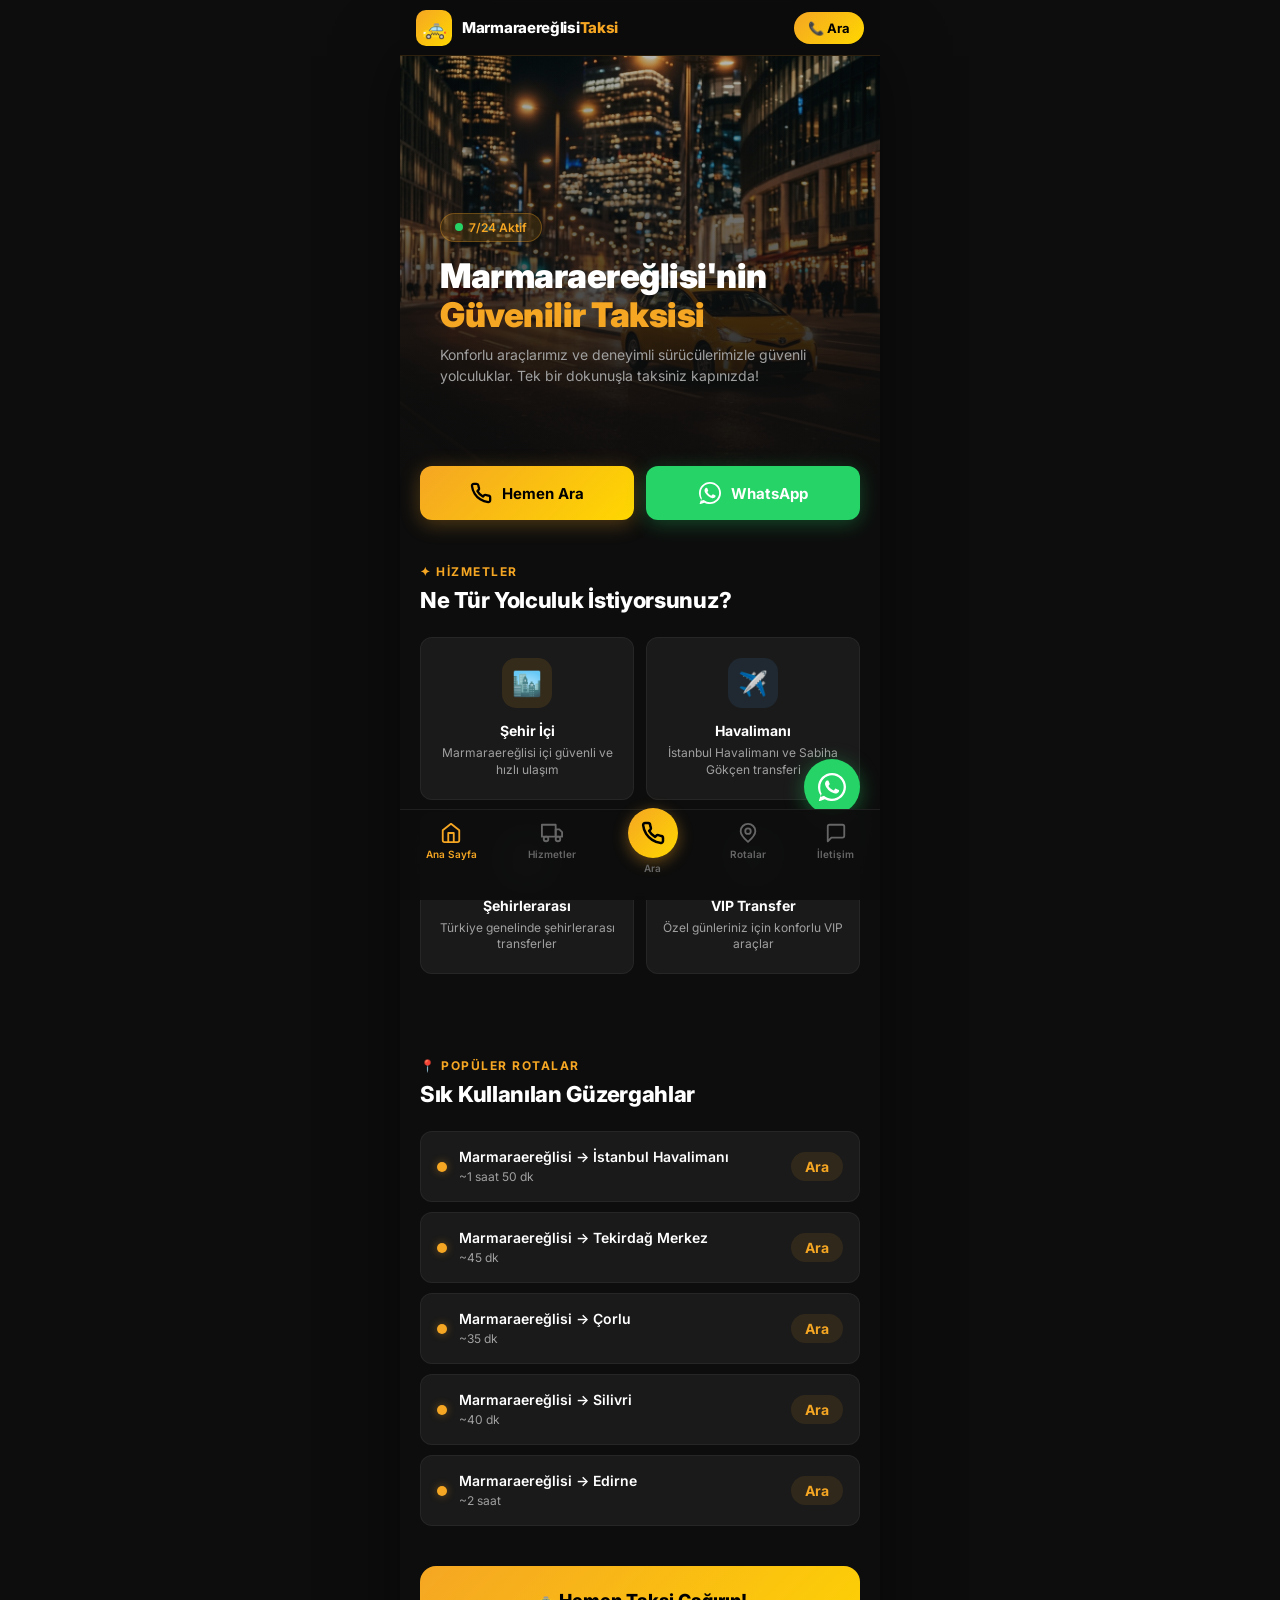
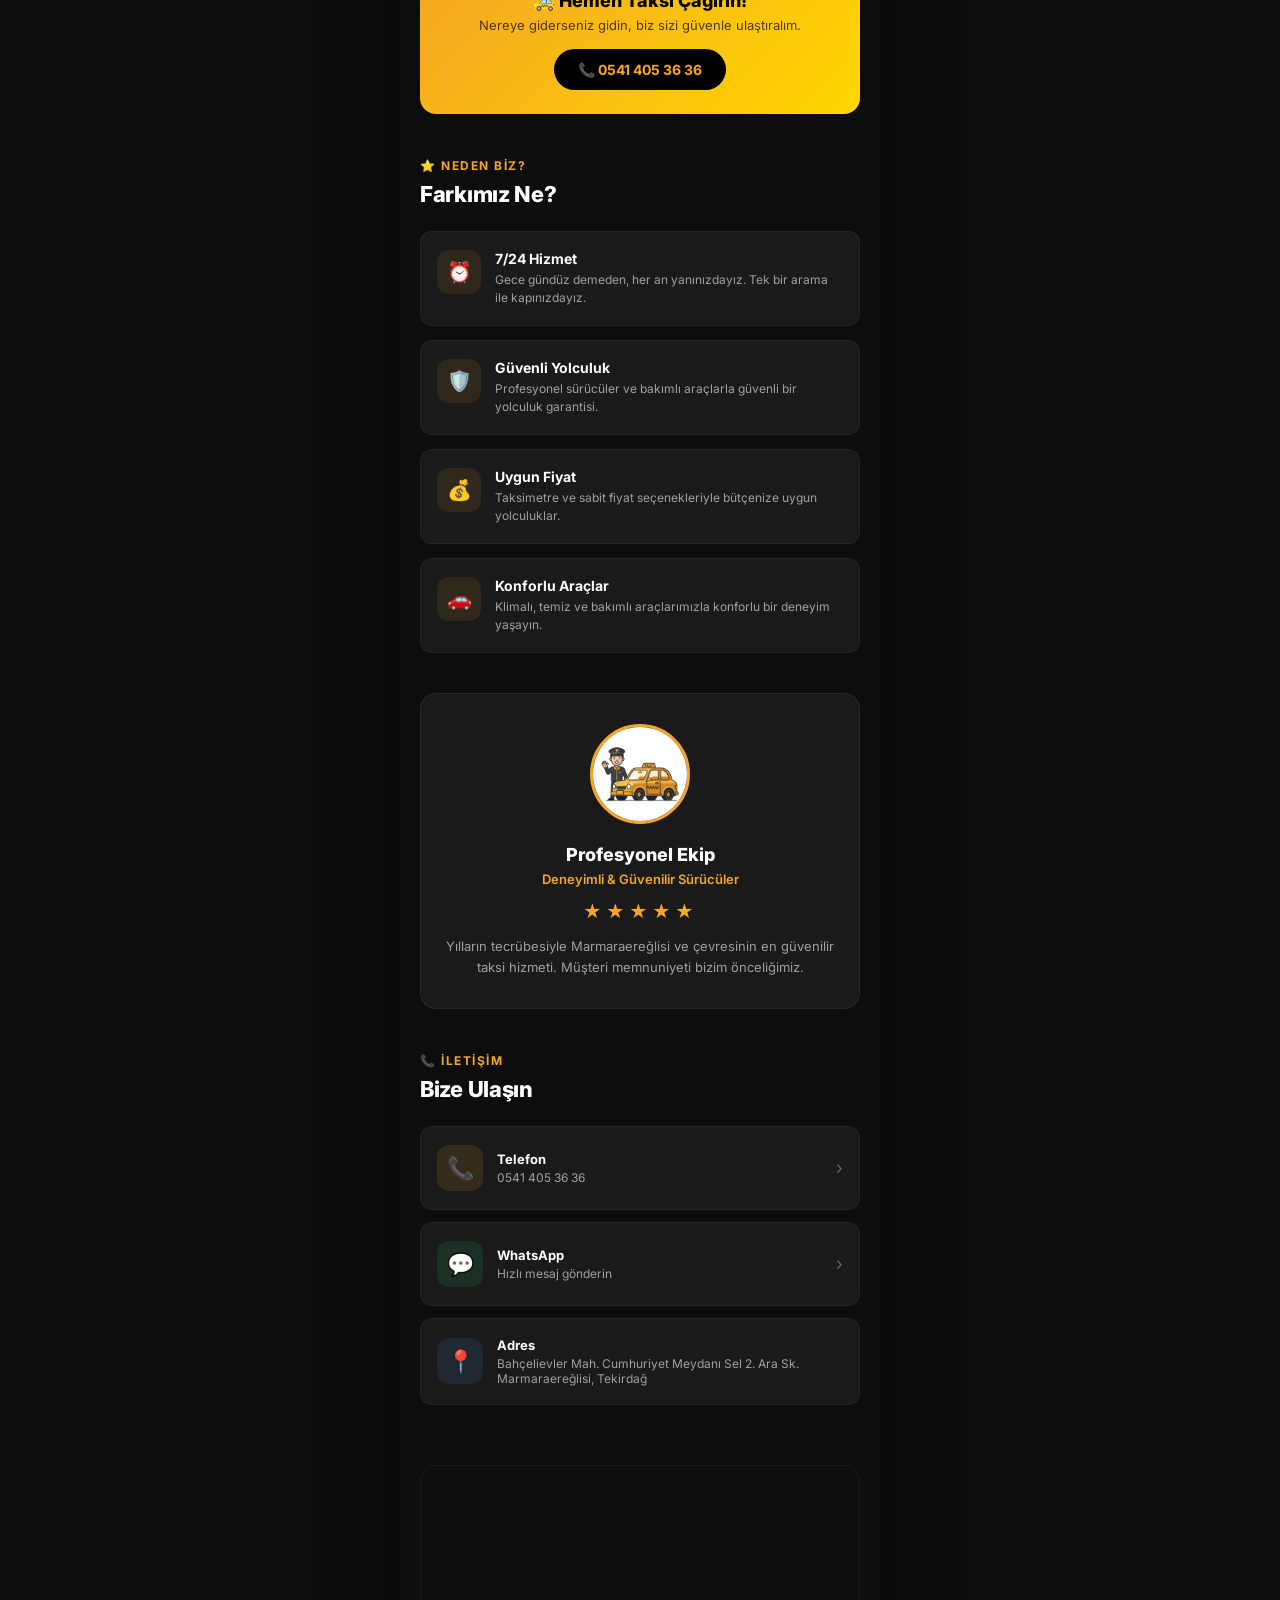
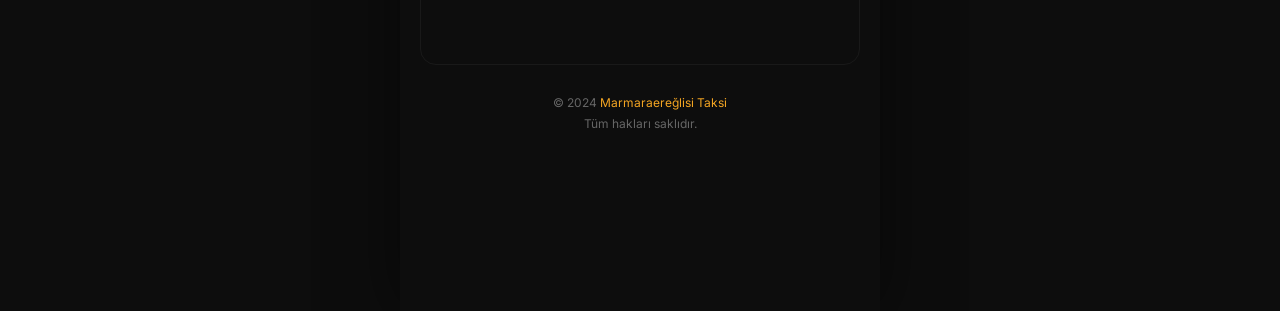
==== index.html @ e79c78aa "Initial commit of taxi site" ====
<!DOCTYPE html>
<html lang="tr">
<head>
  <meta charset="UTF-8">
  <meta name="viewport" content="width=device-width, initial-scale=1.0, viewport-fit=cover">
  <title>Marmaraereğlisi Taksi | 7/24 Taksi Hizmeti ☎ 0541 405 36 36</title>
  <meta name="description" content="Marmaraereğlisi taksi hizmeti. Havalimanı transferi, şehirlerarası yolculuk, VIP transfer. 7/24 hızlı, güvenli ve konforlu taksi. Hemen ara: 0541 405 36 36">
  <meta name="keywords" content="marmaraereğlisi taksi, tekirdağ taksi, havalimanı transfer, marmaraereğlisi, taksi, 7/24 taksi">
  <meta name="robots" content="index, follow">
  <meta name="theme-color" content="#0D0D0D">
  <meta name="apple-mobile-web-app-capable" content="yes">
  <meta name="apple-mobile-web-app-status-bar-style" content="black-translucent">
  <meta property="og:title" content="Marmaraereğlisi Taksi | 7/24 Taksi Hizmeti">
  <meta property="og:description" content="Marmaraereğlisi ve çevresinde 7/24 güvenilir taksi hizmeti. ☎ 0541 405 36 36">
  <meta property="og:type" content="website">
  <meta property="og:url" content="https://marmaraereglisitaksi.github.io">
  <meta property="og:image" content="images/hero-bg.png">
  <link rel="canonical" href="https://marmaraereglisitaksi.github.io">
  <link rel="stylesheet" href="style.css">
  <link rel="icon" href="data:image/svg+xml,<svg xmlns='http://www.w3.org/2000/svg' viewBox='0 0 100 100'><text y='.9em' font-size='90'>🚕</text></svg>">
</head>
<body>

  <!-- APP HEADER -->
  <header class="app-header" id="header">
    <div class="logo">
      <div class="logo-icon">🚕</div>
      <div class="logo-text">Marmaraereğlisi<span>Taksi</span></div>
    </div>
    <a href="tel:05414053636" class="header-call">📞 Ara</a>
  </header>

  <!-- HERO -->
  <section class="hero" id="anasayfa">
    <div class="hero-bg"></div>
    <div class="hero-overlay"></div>
    <div class="hero-content">
      <div class="hero-badge"><div class="pulse"></div> 7/24 Aktif</div>
      <h1>Marmaraereğlisi'nin <span>Güvenilir Taksisi</span></h1>
      <p>Konforlu araçlarımız ve deneyimli sürücülerimizle güvenli yolculuklar. Tek bir dokunuşla taksiniz kapınızda!</p>
    </div>
  </section>

  <!-- QUICK ACTIONS -->
  <div class="quick-actions">
    <a href="tel:05414053636" class="action-btn call" id="btn-call">
      <svg viewBox="0 0 24 24" fill="none" stroke="currentColor" stroke-width="2.5" stroke-linecap="round" stroke-linejoin="round"><path d="M22 16.92v3a2 2 0 01-2.18 2 19.79 19.79 0 01-8.63-3.07 19.5 19.5 0 01-6-6A19.79 19.79 0 012.12 4.18 2 2 0 014.11 2h3a2 2 0 012 1.72c.127.96.362 1.903.7 2.81a2 2 0 01-.45 2.11L8.09 9.91a16 16 0 006 6l1.27-1.27a2 2 0 012.11-.45c.907.338 1.85.573 2.81.7A2 2 0 0122 16.92z"></path></svg>
      Hemen Ara
    </a>
    <a href="https://wa.me/905414053636?text=Merhaba%2C%20taksi%20%C3%A7a%C4%9F%C4%B1rmak%20istiyorum" class="action-btn whatsapp" id="btn-whatsapp" target="_blank" rel="noopener">
      <svg viewBox="0 0 24 24" fill="currentColor"><path d="M17.472 14.382c-.297-.149-1.758-.867-2.03-.967-.273-.099-.471-.148-.67.15-.197.297-.767.966-.94 1.164-.173.199-.347.223-.644.075-.297-.15-1.255-.463-2.39-1.475-.883-.788-1.48-1.761-1.653-2.059-.173-.297-.018-.458.13-.606.134-.133.298-.347.446-.52.149-.174.198-.298.298-.497.099-.198.05-.371-.025-.52-.075-.149-.669-1.612-.916-2.207-.242-.579-.487-.5-.669-.51-.173-.008-.371-.01-.57-.01-.198 0-.52.074-.792.372-.272.297-1.04 1.016-1.04 2.479 0 1.462 1.065 2.875 1.213 3.074.149.198 2.096 3.2 5.077 4.487.709.306 1.262.489 1.694.625.712.227 1.36.195 1.871.118.571-.085 1.758-.719 2.006-1.413.248-.694.248-1.289.173-1.413-.074-.124-.272-.198-.57-.347z"/><path d="M12 0C5.373 0 0 5.373 0 12c0 2.625.846 5.059 2.284 7.034L.789 23.492a.5.5 0 00.61.609l4.458-1.495A11.952 11.952 0 0012 24c6.627 0 12-5.373 12-12S18.627 0 12 0zm0 22c-2.387 0-4.593-.8-6.362-2.148l-.444-.332-3.041 1.02 1.02-3.041-.332-.444A9.935 9.935 0 012 12C2 6.477 6.477 2 12 2s10 4.477 10 10-4.477 10-10 10z"/></svg>
      WhatsApp
    </a>
  </div>

  <!-- SERVICES -->
  <section id="hizmetler">
    <div class="section-header animate-in">
      <div class="section-label">✦ HİZMETLER</div>
      <h2 class="section-title">Ne Tür Yolculuk İstiyorsunuz?</h2>
    </div>
    <div class="services-grid">
      <div class="service-card animate-in">
        <div class="service-icon gold-bg">🏙️</div>
        <h3>Şehir İçi</h3>
        <p>Marmaraereğlisi içi güvenli ve hızlı ulaşım</p>
      </div>
      <div class="service-card animate-in">
        <div class="service-icon blue-bg">✈️</div>
        <h3>Havalimanı</h3>
        <p>İstanbul Havalimanı ve Sabiha Gökçen transferi</p>
      </div>
      <div class="service-card animate-in">
        <div class="service-icon green-bg">🛣️</div>
        <h3>Şehirlerarası</h3>
        <p>Türkiye genelinde şehirlerarası transferler</p>
      </div>
      <div class="service-card animate-in">
        <div class="service-icon purple-bg">💎</div>
        <h3>VIP Transfer</h3>
        <p>Özel günleriniz için konforlu VIP araçlar</p>
      </div>
    </div>
  </section>

  <!-- POPULAR ROUTES -->
  <section id="rotalar">
    <div class="section-header animate-in">
      <div class="section-label">📍 POPÜLER ROTALAR</div>
      <h2 class="section-title">Sık Kullanılan Güzergahlar</h2>
    </div>
    <div class="route-list">
      <div class="route-card animate-in">
        <div class="route-info"><div class="route-dot"></div><div><h4>Marmaraereğlisi → İstanbul Havalimanı</h4><span>~1 saat 50 dk</span></div></div>
        <div class="route-price">Ara</div>
      </div>
      <div class="route-card animate-in">
        <div class="route-info"><div class="route-dot"></div><div><h4>Marmaraereğlisi → Tekirdağ Merkez</h4><span>~45 dk</span></div></div>
        <div class="route-price">Ara</div>
      </div>
      <div class="route-card animate-in">
        <div class="route-info"><div class="route-dot"></div><div><h4>Marmaraereğlisi → Çorlu</h4><span>~35 dk</span></div></div>
        <div class="route-price">Ara</div>
      </div>
      <div class="route-card animate-in">
        <div class="route-info"><div class="route-dot"></div><div><h4>Marmaraereğlisi → Silivri</h4><span>~40 dk</span></div></div>
        <div class="route-price">Ara</div>
      </div>
      <div class="route-card animate-in">
        <div class="route-info"><div class="route-dot"></div><div><h4>Marmaraereğlisi → Edirne</h4><span>~2 saat</span></div></div>
        <div class="route-price">Ara</div>
      </div>
    </div>
  </section>

  <!-- CTA BANNER -->
  <div class="cta-banner animate-in">
    <h3>🚕 Hemen Taksi Çağırın!</h3>
    <p>Nereye giderseniz gidin, biz sizi güvenle ulaştıralım.</p>
    <a href="tel:05414053636">📞 0541 405 36 36</a>
  </div>

  <!-- WHY US -->
  <section id="hakkimizda">
    <div class="section-header animate-in">
      <div class="section-label">⭐ NEDEN BİZ?</div>
      <h2 class="section-title">Farkımız Ne?</h2>
    </div>
    <div class="features-list">
      <div class="feature-item animate-in">
        <div class="feature-icon">⏰</div>
        <div><h4>7/24 Hizmet</h4><p>Gece gündüz demeden, her an yanınızdayız. Tek bir arama ile kapınızdayız.</p></div>
      </div>
      <div class="feature-item animate-in">
        <div class="feature-icon">🛡️</div>
        <div><h4>Güvenli Yolculuk</h4><p>Profesyonel sürücüler ve bakımlı araçlarla güvenli bir yolculuk garantisi.</p></div>
      </div>
      <div class="feature-item animate-in">
        <div class="feature-icon">💰</div>
        <div><h4>Uygun Fiyat</h4><p>Taksimetre ve sabit fiyat seçenekleriyle bütçenize uygun yolculuklar.</p></div>
      </div>
      <div class="feature-item animate-in">
        <div class="feature-icon">🚗</div>
        <div><h4>Konforlu Araçlar</h4><p>Klimalı, temiz ve bakımlı araçlarımızla konforlu bir deneyim yaşayın.</p></div>
      </div>
    </div>
  </section>

  <!-- DRIVER -->
  <div class="driver-section animate-in">
    <img src="images/driver.png" alt="Marmaraereğlisi Taksi Sürücüsü" class="driver-img" loading="lazy">
    <h3>Profesyonel Ekip</h3>
    <div class="subtitle">Deneyimli & Güvenilir Sürücüler</div>
    <div class="stars">★★★★★</div>
    <p>Yılların tecrübesiyle Marmaraereğlisi ve çevresinin en güvenilir taksi hizmeti. Müşteri memnuniyeti bizim önceliğimiz.</p>
  </div>

  <!-- CONTACT -->
  <section id="iletisim">
    <div class="section-header animate-in">
      <div class="section-label">📞 İLETİŞİM</div>
      <h2 class="section-title">Bize Ulaşın</h2>
    </div>
    <div class="contact-cards">
      <a href="tel:05414053636" class="contact-card animate-in" id="contact-phone">
        <div class="contact-icon gold">📞</div>
        <div><h4>Telefon</h4><p>0541 405 36 36</p></div>
        <div class="arrow">›</div>
      </a>
      <a href="https://wa.me/905414053636?text=Merhaba%2C%20taksi%20%C3%A7a%C4%9F%C4%B1rmak%20istiyorum" class="contact-card animate-in" target="_blank" rel="noopener" id="contact-whatsapp">
        <div class="contact-icon green">💬</div>
        <div><h4>WhatsApp</h4><p>Hızlı mesaj gönderin</p></div>
        <div class="arrow">›</div>
      </a>
      <div class="contact-card animate-in" id="contact-address">
        <div class="contact-icon blue">📍</div>
        <div><h4>Adres</h4><p>Bahçelievler Mah. Cumhuriyet Meydanı Sel 2. Ara Sk. Marmaraereğlisi, Tekirdağ</p></div>
      </div>
    </div>
  </section>

  <!-- MAP -->
  <div class="map-wrapper animate-in">
    <iframe src="https://www.google.com/maps/embed?pb=!1m18!1m12!1m3!1d3012.349599708139!2d27.880243699999998!3d40.973825!2m3!1f0!2f0!3f0!3m2!1i1024!2i768!4f13.1!3m3!1m2!1s0x14b4fdcea726622d%3A0xb509f7a285c950c3!2sMarmaraEre%C4%9Flisi%20Taksi%20N%C3%B6bet%C3%A7i%20Acil%20Taksi%20Ara!5e0!3m2!1str!2str!4v1774994934417!5m2!1str!2str" style="border:0;" allowfullscreen="" loading="lazy" referrerpolicy="no-referrer-when-downgrade" title="Marmaraereğlisi Taksi Nöbetçi Harita"></iframe>
  </div>

  <!-- FOOTER -->
  <footer>
    <p>© 2024 <a href="https://marmaraereglisitaksi.github.io">Marmaraereğlisi Taksi</a></p>
    <p style="margin-top:6px;">Tüm hakları saklıdır.</p>
  </footer>

  <!-- FLOATING WHATSAPP -->
  <a href="https://wa.me/905414053636?text=Merhaba%2C%20taksi%20%C3%A7a%C4%9F%C4%B1rmak%20istiyorum" class="float-whatsapp" target="_blank" rel="noopener" aria-label="WhatsApp ile iletişime geç" id="float-wp">
    <svg viewBox="0 0 24 24"><path d="M17.472 14.382c-.297-.149-1.758-.867-2.03-.967-.273-.099-.471-.148-.67.15-.197.297-.767.966-.94 1.164-.173.199-.347.223-.644.075-.297-.15-1.255-.463-2.39-1.475-.883-.788-1.48-1.761-1.653-2.059-.173-.297-.018-.458.13-.606.134-.133.298-.347.446-.52.149-.174.198-.298.298-.497.099-.198.05-.371-.025-.52-.075-.149-.669-1.612-.916-2.207-.242-.579-.487-.5-.669-.51-.173-.008-.371-.01-.57-.01-.198 0-.52.074-.792.372-.272.297-1.04 1.016-1.04 2.479 0 1.462 1.065 2.875 1.213 3.074.149.198 2.096 3.2 5.077 4.487.709.306 1.262.489 1.694.625.712.227 1.36.195 1.871.118.571-.085 1.758-.719 2.006-1.413.248-.694.248-1.289.173-1.413-.074-.124-.272-.198-.57-.347z"/><path d="M12 0C5.373 0 0 5.373 0 12c0 2.625.846 5.059 2.284 7.034L.789 23.492a.5.5 0 00.61.609l4.458-1.495A11.952 11.952 0 0012 24c6.627 0 12-5.373 12-12S18.627 0 12 0zm0 22c-2.387 0-4.593-.8-6.362-2.148l-.444-.332-3.041 1.02 1.02-3.041-.332-.444A9.935 9.935 0 012 12C2 6.477 6.477 2 12 2s10 4.477 10 10-4.477 10-10 10z"/></svg>
  </a>

  <!-- BOTTOM NAV -->
  <nav class="bottom-nav" id="bottom-nav">
    <a href="#anasayfa" class="nav-item active" data-section="anasayfa">
      <svg viewBox="0 0 24 24" fill="none" stroke="currentColor" stroke-width="2" stroke-linecap="round" stroke-linejoin="round"><path d="M3 9l9-7 9 7v11a2 2 0 01-2 2H5a2 2 0 01-2-2z"/><polyline points="9 22 9 12 15 12 15 22"/></svg>
      Ana Sayfa
    </a>
    <a href="#hizmetler" class="nav-item" data-section="hizmetler">
      <svg viewBox="0 0 24 24" fill="none" stroke="currentColor" stroke-width="2" stroke-linecap="round" stroke-linejoin="round"><rect x="1" y="3" width="15" height="13"/><polygon points="16 8 20 8 23 11 23 16 16 16 16 8"/><circle cx="5.5" cy="18.5" r="2.5"/><circle cx="18.5" cy="18.5" r="2.5"/></svg>
      Hizmetler
    </a>
    <a href="tel:05414053636" class="nav-item" id="nav-call-btn" style="position:relative;top:-14px;">
      <div style="background:linear-gradient(135deg,#F5A623,#FFD700);width:50px;height:50px;border-radius:50%;display:flex;align-items:center;justify-content:center;box-shadow:0 4px 15px rgba(245,166,35,0.4);">
        <svg viewBox="0 0 24 24" fill="none" stroke="#000" stroke-width="2.5" stroke-linecap="round" stroke-linejoin="round" style="width:24px;height:24px"><path d="M22 16.92v3a2 2 0 01-2.18 2 19.79 19.79 0 01-8.63-3.07 19.5 19.5 0 01-6-6A19.79 19.79 0 012.12 4.18 2 2 0 014.11 2h3a2 2 0 012 1.72c.127.96.362 1.903.7 2.81a2 2 0 01-.45 2.11L8.09 9.91a16 16 0 006 6l1.27-1.27a2 2 0 012.11-.45c.907.338 1.85.573 2.81.7A2 2 0 0122 16.92z"/></svg>
      </div>
      Ara
    </a>
    <a href="#rotalar" class="nav-item" data-section="rotalar">
      <svg viewBox="0 0 24 24" fill="none" stroke="currentColor" stroke-width="2" stroke-linecap="round" stroke-linejoin="round"><circle cx="12" cy="10" r="3"/><path d="M12 21.7C17.3 17 20 13 20 10a8 8 0 10-16 0c0 3 2.7 7 8 11.7z"/></svg>
      Rotalar
    </a>
    <a href="#iletisim" class="nav-item" data-section="iletisim">
      <svg viewBox="0 0 24 24" fill="none" stroke="currentColor" stroke-width="2" stroke-linecap="round" stroke-linejoin="round"><path d="M21 15a2 2 0 01-2 2H7l-4 4V5a2 2 0 012-2h14a2 2 0 012 2z"/></svg>
      İletişim
    </a>
  </nav>

  <!-- STRUCTURED DATA -->
  <script type="application/ld+json">
  {
    "@context": "https://schema.org",
    "@type": "TaxiService",
    "name": "Marmaraereğlisi Taksi",
    "url": "https://marmaraereglisitaksi.github.io",
    "telephone": "+905414053636",
    "address": {
      "@type": "PostalAddress",
      "streetAddress": "Bahçelievler Mah. Cumhuriyet Meydanı Sel 2. Ara Sk.",
      "addressLocality": "Marmaraereğlisi",
      "addressRegion": "Tekirdağ",
      "addressCountry": "TR"
    },
    "areaServed": "Marmaraereğlisi, Tekirdağ",
    "openingHours": "Mo-Su 00:00-23:59",
    "priceRange": "₺₺"
  }
  </script>

  <script>
  // Scroll animation observer
  const observer = new IntersectionObserver((entries) => {
    entries.forEach(e => { if (e.isIntersecting) { e.target.classList.add('visible'); observer.unobserve(e.target); }});
  }, { threshold: 0.1 });
  document.querySelectorAll('.animate-in').forEach(el => observer.observe(el));

  // Bottom nav active state
  const sections = document.querySelectorAll('section[id]');
  const navItems = document.querySelectorAll('.nav-item[data-section]');
  window.addEventListener('scroll', () => {
    let current = '';
    sections.forEach(s => { if (window.scrollY >= s.offsetTop - 100) current = s.getAttribute('id'); });
    navItems.forEach(n => { n.classList.toggle('active', n.dataset.section === current); });
  });

  // Route cards click to call
  document.querySelectorAll('.route-card').forEach(card => {
    card.style.cursor = 'pointer';
    card.addEventListener('click', () => window.location.href = 'tel:05414053636');
  });
  </script>
</body>
</html>
---- style.css ----
@import url('https://fonts.googleapis.com/css2?family=Inter:wght@400;500;600;700;800;900&display=swap');

:root {
  --gold: #F5A623;
  --gold-light: #FFD700;
  --gold-dark: #D4911E;
  --dark-bg: #0D0D0D;
  --dark-card: #1A1A1A;
  --dark-card-2: #222222;
  --dark-surface: #2A2A2A;
  --text-primary: #FFFFFF;
  --text-secondary: #A0A0A0;
  --text-muted: #666666;
  --green-whatsapp: #25D366;
  --blue-phone: #4A90D9;
  --gradient-gold: linear-gradient(135deg, #F5A623, #FFD700);
  --gradient-dark: linear-gradient(180deg, #0D0D0D 0%, #1A1A1A 100%);
  --shadow-gold: 0 4px 20px rgba(245, 166, 35, 0.3);
  --shadow-card: 0 4px 15px rgba(0,0,0,0.4);
  --radius: 16px;
  --radius-sm: 12px;
  --radius-xs: 8px;
  --safe-bottom: env(safe-area-inset-bottom, 0px);
}

* { margin: 0; padding: 0; box-sizing: border-box; }

html { scroll-behavior: smooth; scroll-padding-top: 60px; }

body {
  font-family: 'Inter', -apple-system, BlinkMacSystemFont, sans-serif;
  background: var(--dark-bg);
  color: var(--text-primary);
  overflow-x: hidden;
  -webkit-font-smoothing: antialiased;
  padding-bottom: 80px;
}

/* ===== TOP HEADER (App-like) ===== */
.app-header {
  position: fixed; top: 0; left: 0; right: 0; z-index: 1000;
  background: rgba(13,13,13,0.92);
  backdrop-filter: blur(20px);
  -webkit-backdrop-filter: blur(20px);
  padding: 12px 16px;
  display: flex; align-items: center; justify-content: space-between;
  border-bottom: 1px solid rgba(245,166,35,0.15);
  height: 56px;
}

.app-header .logo { display: flex; align-items: center; gap: 10px; }
.app-header .logo-icon {
  width: 36px; height: 36px; border-radius: 10px;
  background: var(--gradient-gold);
  display: flex; align-items: center; justify-content: center;
  font-size: 20px;
}
.app-header .logo-text { font-weight: 800; font-size: 15px; letter-spacing: -0.3px; }
.app-header .logo-text span { color: var(--gold); }
.header-call {
  background: var(--gradient-gold); color: #000; border: none;
  padding: 8px 14px; border-radius: 20px; font-weight: 700;
  font-size: 13px; cursor: pointer; display: flex; align-items: center; gap: 6px;
  text-decoration: none; transition: transform 0.2s;
}
.header-call:active { transform: scale(0.95); }

/* ===== HERO ===== */
.hero {
  margin-top: 56px; position: relative; height: 420px;
  overflow: hidden; display: flex; align-items: flex-end;
}
.hero-bg {
  position: absolute; inset: 0;
  background: url('images/hero-bg.png') center/cover no-repeat;
}
.hero-overlay {
  position: absolute; inset: 0;
  background: linear-gradient(180deg, rgba(13,13,13,0.3) 0%, rgba(13,13,13,0.95) 85%);
}
.hero-content {
  position: relative; z-index: 2; padding: 0 20px 30px;
  width: 100%; animation: slideUp 0.8s ease-out;
}
.hero-badge {
  display: inline-flex; align-items: center; gap: 6px;
  background: rgba(245,166,35,0.15); border: 1px solid rgba(245,166,35,0.3);
  padding: 6px 14px; border-radius: 20px; font-size: 12px;
  color: var(--gold); font-weight: 600; margin-bottom: 14px;
}
.hero-badge .pulse {
  width: 8px; height: 8px; border-radius: 50%;
  background: #25D366; animation: pulse 2s infinite;
}
.hero h1 { font-size: 28px; font-weight: 900; line-height: 1.15; letter-spacing: -0.5px; margin-bottom: 10px; }
.hero h1 span { color: var(--gold); }
.hero p { color: var(--text-secondary); font-size: 14px; line-height: 1.5; margin-bottom: 20px; }

/* ===== QUICK ACTIONS ===== */
.quick-actions { display: grid; grid-template-columns: 1fr 1fr; gap: 12px; padding: 0 20px; margin-top: -10px; position: relative; z-index: 3; }
.action-btn {
  display: flex; align-items: center; justify-content: center; gap: 10px;
  padding: 16px; border-radius: var(--radius-sm);
  font-weight: 700; font-size: 15px; text-decoration: none;
  transition: all 0.2s; border: none; cursor: pointer;
}
.action-btn:active { transform: scale(0.96); }
.action-btn.call { background: var(--gradient-gold); color: #000; box-shadow: var(--shadow-gold); }
.action-btn.whatsapp { background: var(--green-whatsapp); color: #FFF; box-shadow: 0 4px 20px rgba(37,211,102,0.3); }
.action-btn svg { width: 22px; height: 22px; }

/* ===== SECTIONS ===== */
section { padding: 40px 20px; }
.section-header { margin-bottom: 24px; }
.section-label {
  display: inline-flex; align-items: center; gap: 6px;
  color: var(--gold); font-size: 12px; font-weight: 700;
  text-transform: uppercase; letter-spacing: 1.5px; margin-bottom: 8px;
}
.section-title { font-size: 22px; font-weight: 800; letter-spacing: -0.3px; }

/* ===== SERVICES ===== */
.services-grid { display: grid; grid-template-columns: 1fr 1fr; gap: 12px; }
.service-card {
  background: var(--dark-card); border-radius: var(--radius-sm);
  padding: 20px 16px; border: 1px solid rgba(255,255,255,0.05);
  transition: all 0.3s; text-align: center;
}
.service-card:active { transform: scale(0.97); }
.service-icon {
  width: 50px; height: 50px; margin: 0 auto 14px;
  border-radius: 14px; display: flex; align-items: center; justify-content: center;
  font-size: 24px;
}
.service-icon.gold-bg { background: rgba(245,166,35,0.12); }
.service-icon.blue-bg { background: rgba(74,144,217,0.12); }
.service-icon.green-bg { background: rgba(37,211,102,0.12); }
.service-icon.purple-bg { background: rgba(155,89,255,0.12); }
.service-card h3 { font-size: 14px; font-weight: 700; margin-bottom: 6px; }
.service-card p { color: var(--text-secondary); font-size: 12px; line-height: 1.4; }

/* ===== ROUTES/PRICING ===== */
.route-list { display: flex; flex-direction: column; gap: 10px; }
.route-card {
  background: var(--dark-card); border-radius: var(--radius-sm);
  padding: 16px; display: flex; align-items: center; justify-content: space-between;
  border: 1px solid rgba(255,255,255,0.05); transition: all 0.3s;
}
.route-info { display: flex; align-items: center; gap: 12px; }
.route-dot {
  width: 10px; height: 10px; border-radius: 50%;
  background: var(--gold); box-shadow: 0 0 8px rgba(245,166,35,0.4);
  flex-shrink: 0;
}
.route-info h4 { font-size: 14px; font-weight: 600; }
.route-info span { color: var(--text-secondary); font-size: 12px; }
.route-price {
  background: rgba(245,166,35,0.1); color: var(--gold);
  padding: 6px 14px; border-radius: 20px; font-weight: 700; font-size: 14px;
  white-space: nowrap;
}

/* ===== WHY US ===== */
.features-list { display: flex; flex-direction: column; gap: 14px; }
.feature-item {
  display: flex; gap: 14px; background: var(--dark-card);
  border-radius: var(--radius-sm); padding: 18px 16px;
  border: 1px solid rgba(255,255,255,0.05);
}
.feature-icon {
  width: 44px; height: 44px; min-width: 44px; border-radius: 12px;
  background: rgba(245,166,35,0.1); display: flex;
  align-items: center; justify-content: center; font-size: 20px;
}
.feature-item h4 { font-size: 14px; font-weight: 700; margin-bottom: 4px; }
.feature-item p { color: var(--text-secondary); font-size: 12px; line-height: 1.5; }

/* ===== DRIVER SECTION ===== */
.driver-section {
  background: var(--dark-card); border-radius: var(--radius);
  margin: 0 20px; padding: 30px 20px; text-align: center;
  border: 1px solid rgba(245,166,35,0.1);
}
.driver-img {
  width: 100px; height: 100px; border-radius: 50%;
  object-fit: cover; border: 3px solid var(--gold); margin-bottom: 16px;
}
.driver-section h3 { font-size: 18px; font-weight: 800; margin-bottom: 6px; }
.driver-section .subtitle { color: var(--gold); font-size: 13px; font-weight: 600; margin-bottom: 14px; }
.driver-section p { color: var(--text-secondary); font-size: 13px; line-height: 1.6; }
.stars { color: var(--gold); font-size: 18px; margin-bottom: 14px; letter-spacing: 4px; }

/* ===== CONTACT ===== */
.contact-cards { display: flex; flex-direction: column; gap: 12px; }
.contact-card {
  background: var(--dark-card); border-radius: var(--radius-sm);
  padding: 18px 16px; display: flex; align-items: center; gap: 14px;
  text-decoration: none; color: inherit; border: 1px solid rgba(255,255,255,0.05);
  transition: all 0.2s;
}
.contact-card:active { transform: scale(0.97); }
.contact-icon {
  width: 46px; height: 46px; min-width: 46px; border-radius: 12px;
  display: flex; align-items: center; justify-content: center; font-size: 22px;
}
.contact-icon.gold { background: rgba(245,166,35,0.12); }
.contact-icon.green { background: rgba(37,211,102,0.12); }
.contact-icon.blue { background: rgba(74,144,217,0.12); }
.contact-card h4 { font-size: 13px; font-weight: 700; margin-bottom: 3px; }
.contact-card p { color: var(--text-secondary); font-size: 12px; }
.contact-card .arrow { margin-left: auto; color: var(--text-muted); font-size: 18px; }

/* ===== MAP ===== */
.map-wrapper {
  margin: 20px 20px 0; border-radius: var(--radius); overflow: hidden;
  border: 1px solid rgba(255,255,255,0.05); height: 200px;
}
.map-wrapper iframe { width: 100%; height: 100%; border: 0; filter: brightness(0.8) contrast(1.1); }

/* ===== FOOTER ===== */
footer {
  text-align: center; padding: 30px 20px 100px;
  color: var(--text-muted); font-size: 12px;
}
footer a { color: var(--gold); text-decoration: none; }

/* ===== BOTTOM NAV ===== */
.bottom-nav {
  position: fixed; bottom: 0; left: 0; right: 0; z-index: 1000;
  background: rgba(13,13,13,0.95);
  backdrop-filter: blur(20px);
  -webkit-backdrop-filter: blur(20px);
  border-top: 1px solid rgba(255,255,255,0.08);
  display: flex; justify-content: space-around;
  padding: 8px 0 calc(8px + var(--safe-bottom));
}
.nav-item {
  display: flex; flex-direction: column; align-items: center; gap: 4px;
  text-decoration: none; color: var(--text-muted); font-size: 10px;
  font-weight: 600; padding: 4px 12px; transition: color 0.2s; background: none; border: none; cursor: pointer;
}
.nav-item.active, .nav-item:hover { color: var(--gold); }
.nav-item svg { width: 22px; height: 22px; }

/* ===== FLOATING WHATSAPP ===== */
.float-whatsapp {
  position: fixed; bottom: 85px; right: 16px; z-index: 999;
  width: 56px; height: 56px; border-radius: 50%;
  background: var(--green-whatsapp); border: none; cursor: pointer;
  box-shadow: 0 4px 20px rgba(37,211,102,0.4);
  display: flex; align-items: center; justify-content: center;
  animation: bounce 2s infinite; text-decoration: none;
}
.float-whatsapp svg { width: 28px; height: 28px; fill: #FFF; }

/* ===== CTA BANNER ===== */
.cta-banner {
  margin: 0 20px; padding: 24px 20px;
  background: var(--gradient-gold); border-radius: var(--radius);
  text-align: center;
}
.cta-banner h3 { color: #000; font-size: 18px; font-weight: 800; margin-bottom: 6px; }
.cta-banner p { color: rgba(0,0,0,0.7); font-size: 13px; margin-bottom: 16px; }
.cta-banner a {
  display: inline-flex; align-items: center; gap: 8px;
  background: #000; color: var(--gold); padding: 12px 24px;
  border-radius: 30px; font-weight: 700; font-size: 14px;
  text-decoration: none; transition: transform 0.2s;
}
.cta-banner a:active { transform: scale(0.95); }

/* ===== ANIMATIONS ===== */
@keyframes slideUp {
  from { opacity: 0; transform: translateY(30px); }
  to { opacity: 1; transform: translateY(0); }
}
@keyframes pulse {
  0%, 100% { opacity: 1; transform: scale(1); }
  50% { opacity: 0.6; transform: scale(1.3); }
}
@keyframes bounce {
  0%, 100% { transform: translateY(0); }
  50% { transform: translateY(-6px); }
}

.animate-in {
  opacity: 0; transform: translateY(20px);
  transition: opacity 0.6s ease, transform 0.6s ease;
}
.animate-in.visible { opacity: 1; transform: translateY(0); }

/* ===== RESPONSIVE ===== */
@media (min-width: 480px) {
  .hero h1 { font-size: 34px; }
  .services-grid { grid-template-columns: 1fr 1fr; }
}
@media (min-width: 768px) {
  body { max-width: 480px; margin: 0 auto; box-shadow: 0 0 60px rgba(0,0,0,0.5); min-height: 100vh; }
  .app-header, .bottom-nav { max-width: 480px; left: 50%; transform: translateX(-50%); }
  .float-whatsapp { right: calc(50% - 220px); }
}
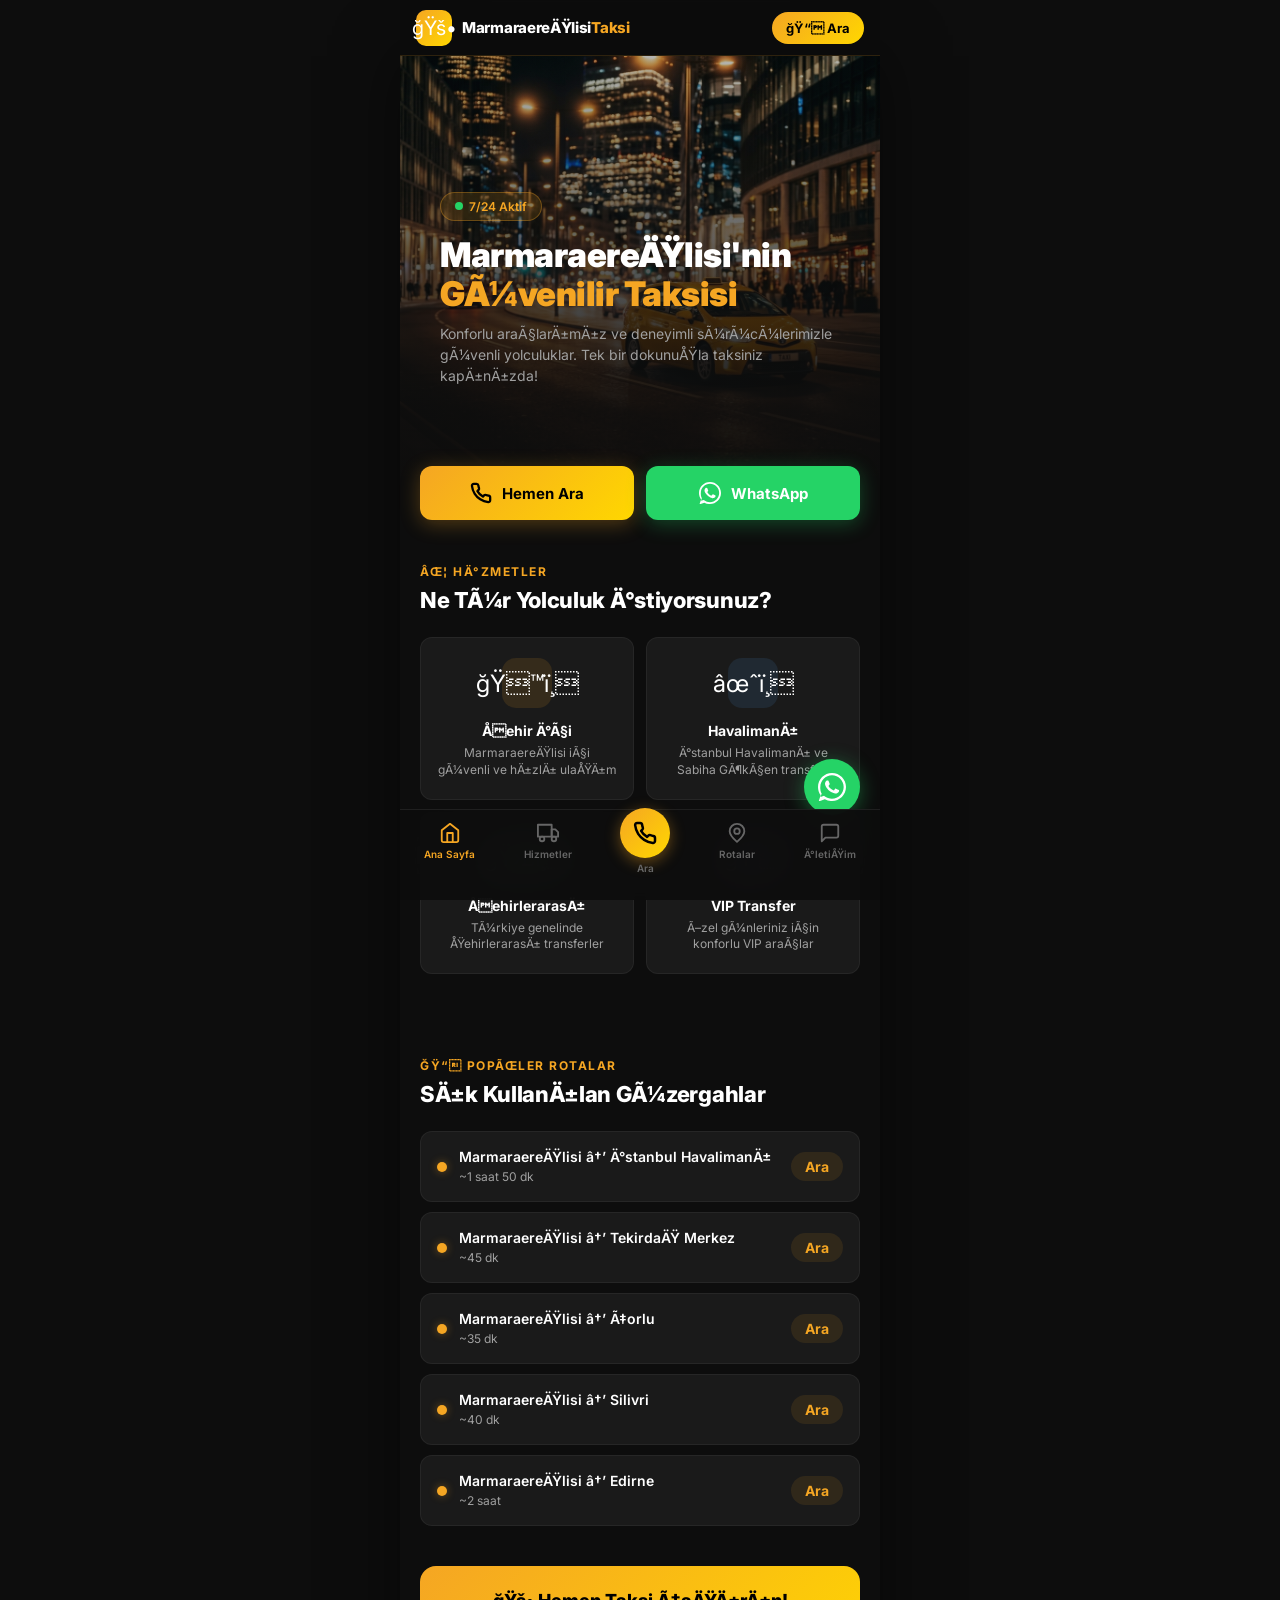
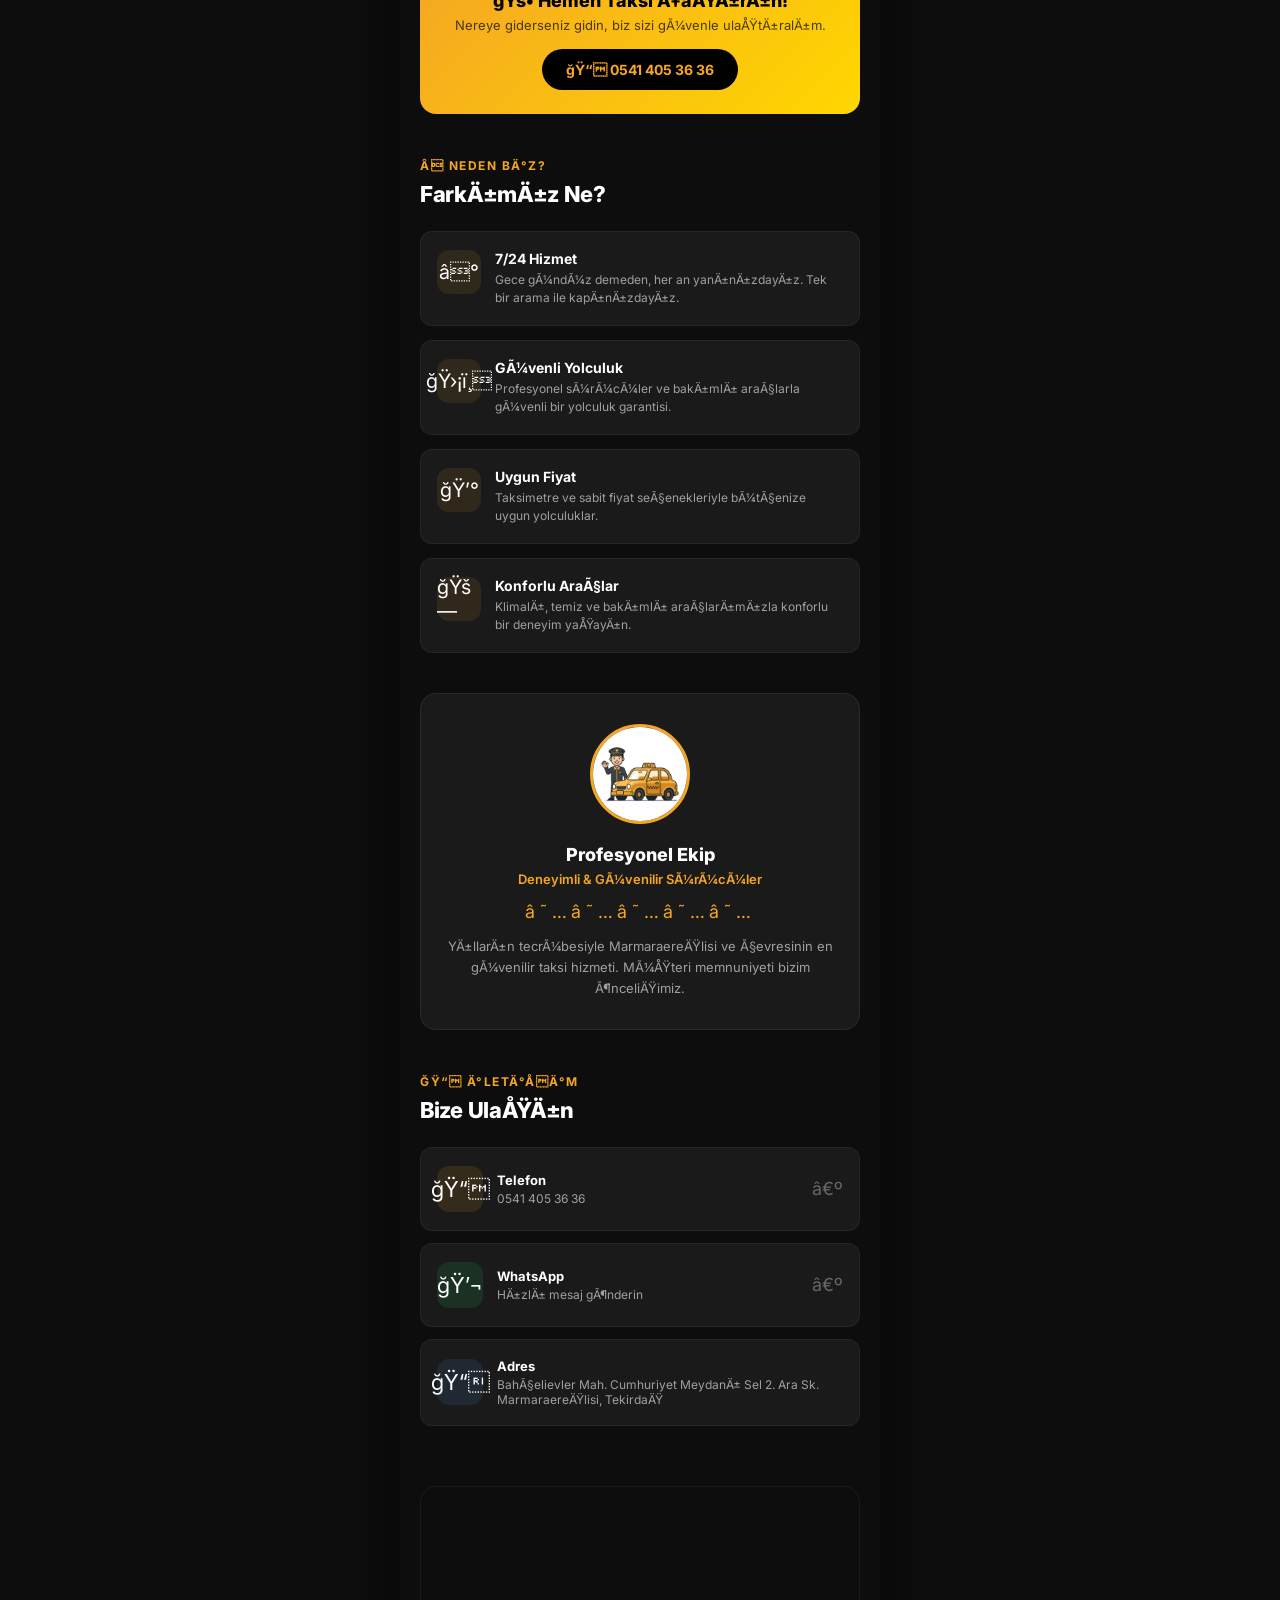
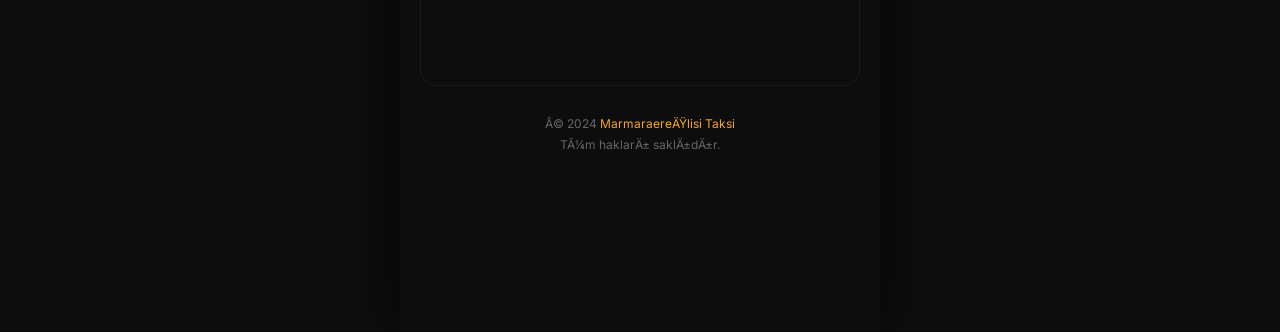
==== commit 1a1c5e5d: "Force fix google verification codes" ====
--- a/index.html
+++ b/index.html
@@ -1,33 +1,35 @@
-<!DOCTYPE html>
+﻿<!DOCTYPE html>
 <html lang="tr">
 <head>
+  <meta name="google-site-verification" content="d0SnSG0G0n5LnQvOLwrhdVp2CgQUWJVh7X9FdbAGB24" />
   <meta charset="UTF-8">
   <meta name="viewport" content="width=device-width, initial-scale=1.0, viewport-fit=cover">
-  <title>Marmaraereğlisi Taksi | 7/24 Taksi Hizmeti ☎ 0541 405 36 36</title>
-  <meta name="description" content="Marmaraereğlisi taksi hizmeti. Havalimanı transferi, şehirlerarası yolculuk, VIP transfer. 7/24 hızlı, güvenli ve konforlu taksi. Hemen ara: 0541 405 36 36">
-  <meta name="keywords" content="marmaraereğlisi taksi, tekirdağ taksi, havalimanı transfer, marmaraereğlisi, taksi, 7/24 taksi">
+  
+  <title>MarmaraereÄŸlisi Taksi | 7/24 Taksi Hizmeti â˜ 0541 405 36 36</title>
+  <meta name="description" content="MarmaraereÄŸlisi taksi hizmeti. HavalimanÄ± transferi, ÅŸehirlerarasÄ± yolculuk, VIP transfer. 7/24 hÄ±zlÄ±, gÃ¼venli ve konforlu taksi. Hemen ara: 0541 405 36 36">
+  <meta name="keywords" content="marmaraereÄŸlisi taksi, tekirdaÄŸ taksi, havalimanÄ± transfer, marmaraereÄŸlisi, taksi, 7/24 taksi">
   <meta name="robots" content="index, follow">
   <meta name="theme-color" content="#0D0D0D">
   <meta name="apple-mobile-web-app-capable" content="yes">
   <meta name="apple-mobile-web-app-status-bar-style" content="black-translucent">
-  <meta property="og:title" content="Marmaraereğlisi Taksi | 7/24 Taksi Hizmeti">
-  <meta property="og:description" content="Marmaraereğlisi ve çevresinde 7/24 güvenilir taksi hizmeti. ☎ 0541 405 36 36">
+  <meta property="og:title" content="MarmaraereÄŸlisi Taksi | 7/24 Taksi Hizmeti">
+  <meta property="og:description" content="MarmaraereÄŸlisi ve Ã§evresinde 7/24 gÃ¼venilir taksi hizmeti. â˜ 0541 405 36 36">
   <meta property="og:type" content="website">
   <meta property="og:url" content="https://marmaraereglisitaksi.github.io">
   <meta property="og:image" content="images/hero-bg.png">
   <link rel="canonical" href="https://marmaraereglisitaksi.github.io">
   <link rel="stylesheet" href="style.css">
-  <link rel="icon" href="data:image/svg+xml,<svg xmlns='http://www.w3.org/2000/svg' viewBox='0 0 100 100'><text y='.9em' font-size='90'>🚕</text></svg>">
+  <link rel="icon" href="data:image/svg+xml,<svg xmlns='http://www.w3.org/2000/svg' viewBox='0 0 100 100'><text y='.9em' font-size='90'>ğŸš•</text></svg>">
 </head>
 <body>
 
   <!-- APP HEADER -->
   <header class="app-header" id="header">
     <div class="logo">
-      <div class="logo-icon">🚕</div>
-      <div class="logo-text">Marmaraereğlisi<span>Taksi</span></div>
-    </div>
-    <a href="tel:05414053636" class="header-call">📞 Ara</a>
+      <div class="logo-icon">ğŸš•</div>
+      <div class="logo-text">MarmaraereÄŸlisi<span>Taksi</span></div>
+    </div>
+    <a href="tel:05414053636" class="header-call">ğŸ“ Ara</a>
   </header>
 
   <!-- HERO -->
@@ -36,8 +38,8 @@
     <div class="hero-overlay"></div>
     <div class="hero-content">
       <div class="hero-badge"><div class="pulse"></div> 7/24 Aktif</div>
-      <h1>Marmaraereğlisi'nin <span>Güvenilir Taksisi</span></h1>
-      <p>Konforlu araçlarımız ve deneyimli sürücülerimizle güvenli yolculuklar. Tek bir dokunuşla taksiniz kapınızda!</p>
+      <h1>MarmaraereÄŸlisi'nin <span>GÃ¼venilir Taksisi</span></h1>
+      <p>Konforlu araÃ§larÄ±mÄ±z ve deneyimli sÃ¼rÃ¼cÃ¼lerimizle gÃ¼venli yolculuklar. Tek bir dokunuÅŸla taksiniz kapÄ±nÄ±zda!</p>
     </div>
   </section>
 
@@ -56,29 +58,29 @@
   <!-- SERVICES -->
   <section id="hizmetler">
     <div class="section-header animate-in">
-      <div class="section-label">✦ HİZMETLER</div>
-      <h2 class="section-title">Ne Tür Yolculuk İstiyorsunuz?</h2>
+      <div class="section-label">âœ¦ HÄ°ZMETLER</div>
+      <h2 class="section-title">Ne TÃ¼r Yolculuk Ä°stiyorsunuz?</h2>
     </div>
     <div class="services-grid">
       <div class="service-card animate-in">
-        <div class="service-icon gold-bg">🏙️</div>
-        <h3>Şehir İçi</h3>
-        <p>Marmaraereğlisi içi güvenli ve hızlı ulaşım</p>
-      </div>
-      <div class="service-card animate-in">
-        <div class="service-icon blue-bg">✈️</div>
-        <h3>Havalimanı</h3>
-        <p>İstanbul Havalimanı ve Sabiha Gökçen transferi</p>
-      </div>
-      <div class="service-card animate-in">
-        <div class="service-icon green-bg">🛣️</div>
-        <h3>Şehirlerarası</h3>
-        <p>Türkiye genelinde şehirlerarası transferler</p>
-      </div>
-      <div class="service-card animate-in">
-        <div class="service-icon purple-bg">💎</div>
+        <div class="service-icon gold-bg">ğŸ™ï¸</div>
+        <h3>Åehir Ä°Ã§i</h3>
+        <p>MarmaraereÄŸlisi iÃ§i gÃ¼venli ve hÄ±zlÄ± ulaÅŸÄ±m</p>
+      </div>
+      <div class="service-card animate-in">
+        <div class="service-icon blue-bg">âœˆï¸</div>
+        <h3>HavalimanÄ±</h3>
+        <p>Ä°stanbul HavalimanÄ± ve Sabiha GÃ¶kÃ§en transferi</p>
+      </div>
+      <div class="service-card animate-in">
+        <div class="service-icon green-bg">ğŸ›£ï¸</div>
+        <h3>ÅehirlerarasÄ±</h3>
+        <p>TÃ¼rkiye genelinde ÅŸehirlerarasÄ± transferler</p>
+      </div>
+      <div class="service-card animate-in">
+        <div class="service-icon purple-bg">ğŸ’</div>
         <h3>VIP Transfer</h3>
-        <p>Özel günleriniz için konforlu VIP araçlar</p>
+        <p>Ã–zel gÃ¼nleriniz iÃ§in konforlu VIP araÃ§lar</p>
       </div>
     </div>
   </section>
@@ -86,28 +88,28 @@
   <!-- POPULAR ROUTES -->
   <section id="rotalar">
     <div class="section-header animate-in">
-      <div class="section-label">📍 POPÜLER ROTALAR</div>
-      <h2 class="section-title">Sık Kullanılan Güzergahlar</h2>
+      <div class="section-label">ğŸ“ POPÃœLER ROTALAR</div>
+      <h2 class="section-title">SÄ±k KullanÄ±lan GÃ¼zergahlar</h2>
     </div>
     <div class="route-list">
       <div class="route-card animate-in">
-        <div class="route-info"><div class="route-dot"></div><div><h4>Marmaraereğlisi → İstanbul Havalimanı</h4><span>~1 saat 50 dk</span></div></div>
-        <div class="route-price">Ara</div>
-      </div>
-      <div class="route-card animate-in">
-        <div class="route-info"><div class="route-dot"></div><div><h4>Marmaraereğlisi → Tekirdağ Merkez</h4><span>~45 dk</span></div></div>
-        <div class="route-price">Ara</div>
-      </div>
-      <div class="route-card animate-in">
-        <div class="route-info"><div class="route-dot"></div><div><h4>Marmaraereğlisi → Çorlu</h4><span>~35 dk</span></div></div>
-        <div class="route-price">Ara</div>
-      </div>
-      <div class="route-card animate-in">
-        <div class="route-info"><div class="route-dot"></div><div><h4>Marmaraereğlisi → Silivri</h4><span>~40 dk</span></div></div>
-        <div class="route-price">Ara</div>
-      </div>
-      <div class="route-card animate-in">
-        <div class="route-info"><div class="route-dot"></div><div><h4>Marmaraereğlisi → Edirne</h4><span>~2 saat</span></div></div>
+        <div class="route-info"><div class="route-dot"></div><div><h4>MarmaraereÄŸlisi â†’ Ä°stanbul HavalimanÄ±</h4><span>~1 saat 50 dk</span></div></div>
+        <div class="route-price">Ara</div>
+      </div>
+      <div class="route-card animate-in">
+        <div class="route-info"><div class="route-dot"></div><div><h4>MarmaraereÄŸlisi â†’ TekirdaÄŸ Merkez</h4><span>~45 dk</span></div></div>
+        <div class="route-price">Ara</div>
+      </div>
+      <div class="route-card animate-in">
+        <div class="route-info"><div class="route-dot"></div><div><h4>MarmaraereÄŸlisi â†’ Ã‡orlu</h4><span>~35 dk</span></div></div>
+        <div class="route-price">Ara</div>
+      </div>
+      <div class="route-card animate-in">
+        <div class="route-info"><div class="route-dot"></div><div><h4>MarmaraereÄŸlisi â†’ Silivri</h4><span>~40 dk</span></div></div>
+        <div class="route-price">Ara</div>
+      </div>
+      <div class="route-card animate-in">
+        <div class="route-info"><div class="route-dot"></div><div><h4>MarmaraereÄŸlisi â†’ Edirne</h4><span>~2 saat</span></div></div>
         <div class="route-price">Ara</div>
       </div>
     </div>
@@ -115,83 +117,83 @@
 
   <!-- CTA BANNER -->
   <div class="cta-banner animate-in">
-    <h3>🚕 Hemen Taksi Çağırın!</h3>
-    <p>Nereye giderseniz gidin, biz sizi güvenle ulaştıralım.</p>
-    <a href="tel:05414053636">📞 0541 405 36 36</a>
+    <h3>ğŸš• Hemen Taksi Ã‡aÄŸÄ±rÄ±n!</h3>
+    <p>Nereye giderseniz gidin, biz sizi gÃ¼venle ulaÅŸtÄ±ralÄ±m.</p>
+    <a href="tel:05414053636">ğŸ“ 0541 405 36 36</a>
   </div>
 
   <!-- WHY US -->
   <section id="hakkimizda">
     <div class="section-header animate-in">
-      <div class="section-label">⭐ NEDEN BİZ?</div>
-      <h2 class="section-title">Farkımız Ne?</h2>
+      <div class="section-label">â­ NEDEN BÄ°Z?</div>
+      <h2 class="section-title">FarkÄ±mÄ±z Ne?</h2>
     </div>
     <div class="features-list">
       <div class="feature-item animate-in">
-        <div class="feature-icon">⏰</div>
-        <div><h4>7/24 Hizmet</h4><p>Gece gündüz demeden, her an yanınızdayız. Tek bir arama ile kapınızdayız.</p></div>
-      </div>
-      <div class="feature-item animate-in">
-        <div class="feature-icon">🛡️</div>
-        <div><h4>Güvenli Yolculuk</h4><p>Profesyonel sürücüler ve bakımlı araçlarla güvenli bir yolculuk garantisi.</p></div>
-      </div>
-      <div class="feature-item animate-in">
-        <div class="feature-icon">💰</div>
-        <div><h4>Uygun Fiyat</h4><p>Taksimetre ve sabit fiyat seçenekleriyle bütçenize uygun yolculuklar.</p></div>
-      </div>
-      <div class="feature-item animate-in">
-        <div class="feature-icon">🚗</div>
-        <div><h4>Konforlu Araçlar</h4><p>Klimalı, temiz ve bakımlı araçlarımızla konforlu bir deneyim yaşayın.</p></div>
+        <div class="feature-icon">â°</div>
+        <div><h4>7/24 Hizmet</h4><p>Gece gÃ¼ndÃ¼z demeden, her an yanÄ±nÄ±zdayÄ±z. Tek bir arama ile kapÄ±nÄ±zdayÄ±z.</p></div>
+      </div>
+      <div class="feature-item animate-in">
+        <div class="feature-icon">ğŸ›¡ï¸</div>
+        <div><h4>GÃ¼venli Yolculuk</h4><p>Profesyonel sÃ¼rÃ¼cÃ¼ler ve bakÄ±mlÄ± araÃ§larla gÃ¼venli bir yolculuk garantisi.</p></div>
+      </div>
+      <div class="feature-item animate-in">
+        <div class="feature-icon">ğŸ’°</div>
+        <div><h4>Uygun Fiyat</h4><p>Taksimetre ve sabit fiyat seÃ§enekleriyle bÃ¼tÃ§enize uygun yolculuklar.</p></div>
+      </div>
+      <div class="feature-item animate-in">
+        <div class="feature-icon">ğŸš—</div>
+        <div><h4>Konforlu AraÃ§lar</h4><p>KlimalÄ±, temiz ve bakÄ±mlÄ± araÃ§larÄ±mÄ±zla konforlu bir deneyim yaÅŸayÄ±n.</p></div>
       </div>
     </div>
   </section>
 
   <!-- DRIVER -->
   <div class="driver-section animate-in">
-    <img src="images/driver.png" alt="Marmaraereğlisi Taksi Sürücüsü" class="driver-img" loading="lazy">
+    <img src="images/driver.png" alt="MarmaraereÄŸlisi Taksi SÃ¼rÃ¼cÃ¼sÃ¼" class="driver-img" loading="lazy">
     <h3>Profesyonel Ekip</h3>
-    <div class="subtitle">Deneyimli & Güvenilir Sürücüler</div>
-    <div class="stars">★★★★★</div>
-    <p>Yılların tecrübesiyle Marmaraereğlisi ve çevresinin en güvenilir taksi hizmeti. Müşteri memnuniyeti bizim önceliğimiz.</p>
+    <div class="subtitle">Deneyimli & GÃ¼venilir SÃ¼rÃ¼cÃ¼ler</div>
+    <div class="stars">â˜…â˜…â˜…â˜…â˜…</div>
+    <p>YÄ±llarÄ±n tecrÃ¼besiyle MarmaraereÄŸlisi ve Ã§evresinin en gÃ¼venilir taksi hizmeti. MÃ¼ÅŸteri memnuniyeti bizim Ã¶nceliÄŸimiz.</p>
   </div>
 
   <!-- CONTACT -->
   <section id="iletisim">
     <div class="section-header animate-in">
-      <div class="section-label">📞 İLETİŞİM</div>
-      <h2 class="section-title">Bize Ulaşın</h2>
+      <div class="section-label">ğŸ“ Ä°LETÄ°ÅÄ°M</div>
+      <h2 class="section-title">Bize UlaÅŸÄ±n</h2>
     </div>
     <div class="contact-cards">
       <a href="tel:05414053636" class="contact-card animate-in" id="contact-phone">
-        <div class="contact-icon gold">📞</div>
+        <div class="contact-icon gold">ğŸ“</div>
         <div><h4>Telefon</h4><p>0541 405 36 36</p></div>
-        <div class="arrow">›</div>
+        <div class="arrow">â€º</div>
       </a>
       <a href="https://wa.me/905414053636?text=Merhaba%2C%20taksi%20%C3%A7a%C4%9F%C4%B1rmak%20istiyorum" class="contact-card animate-in" target="_blank" rel="noopener" id="contact-whatsapp">
-        <div class="contact-icon green">💬</div>
-        <div><h4>WhatsApp</h4><p>Hızlı mesaj gönderin</p></div>
-        <div class="arrow">›</div>
+        <div class="contact-icon green">ğŸ’¬</div>
+        <div><h4>WhatsApp</h4><p>HÄ±zlÄ± mesaj gÃ¶nderin</p></div>
+        <div class="arrow">â€º</div>
       </a>
       <div class="contact-card animate-in" id="contact-address">
-        <div class="contact-icon blue">📍</div>
-        <div><h4>Adres</h4><p>Bahçelievler Mah. Cumhuriyet Meydanı Sel 2. Ara Sk. Marmaraereğlisi, Tekirdağ</p></div>
+        <div class="contact-icon blue">ğŸ“</div>
+        <div><h4>Adres</h4><p>BahÃ§elievler Mah. Cumhuriyet MeydanÄ± Sel 2. Ara Sk. MarmaraereÄŸlisi, TekirdaÄŸ</p></div>
       </div>
     </div>
   </section>
 
   <!-- MAP -->
   <div class="map-wrapper animate-in">
-    <iframe src="https://www.google.com/maps/embed?pb=!1m18!1m12!1m3!1d3012.349599708139!2d27.880243699999998!3d40.973825!2m3!1f0!2f0!3f0!3m2!1i1024!2i768!4f13.1!3m3!1m2!1s0x14b4fdcea726622d%3A0xb509f7a285c950c3!2sMarmaraEre%C4%9Flisi%20Taksi%20N%C3%B6bet%C3%A7i%20Acil%20Taksi%20Ara!5e0!3m2!1str!2str!4v1774994934417!5m2!1str!2str" style="border:0;" allowfullscreen="" loading="lazy" referrerpolicy="no-referrer-when-downgrade" title="Marmaraereğlisi Taksi Nöbetçi Harita"></iframe>
+    <iframe src="https://www.google.com/maps/embed?pb=!1m18!1m12!1m3!1d3012.349599708139!2d27.880243699999998!3d40.973825!2m3!1f0!2f0!3f0!3m2!1i1024!2i768!4f13.1!3m3!1m2!1s0x14b4fdcea726622d%3A0xb509f7a285c950c3!2sMarmaraEre%C4%9Flisi%20Taksi%20N%C3%B6bet%C3%A7i%20Acil%20Taksi%20Ara!5e0!3m2!1str!2str!4v1774994934417!5m2!1str!2str" style="border:0;" allowfullscreen="" loading="lazy" referrerpolicy="no-referrer-when-downgrade" title="MarmaraereÄŸlisi Taksi NÃ¶betÃ§i Harita"></iframe>
   </div>
 
   <!-- FOOTER -->
   <footer>
-    <p>© 2024 <a href="https://marmaraereglisitaksi.github.io">Marmaraereğlisi Taksi</a></p>
-    <p style="margin-top:6px;">Tüm hakları saklıdır.</p>
+    <p>Â© 2024 <a href="https://marmaraereglisitaksi.github.io">MarmaraereÄŸlisi Taksi</a></p>
+    <p style="margin-top:6px;">TÃ¼m haklarÄ± saklÄ±dÄ±r.</p>
   </footer>
 
   <!-- FLOATING WHATSAPP -->
-  <a href="https://wa.me/905414053636?text=Merhaba%2C%20taksi%20%C3%A7a%C4%9F%C4%B1rmak%20istiyorum" class="float-whatsapp" target="_blank" rel="noopener" aria-label="WhatsApp ile iletişime geç" id="float-wp">
+  <a href="https://wa.me/905414053636?text=Merhaba%2C%20taksi%20%C3%A7a%C4%9F%C4%B1rmak%20istiyorum" class="float-whatsapp" target="_blank" rel="noopener" aria-label="WhatsApp ile iletiÅŸime geÃ§" id="float-wp">
     <svg viewBox="0 0 24 24"><path d="M17.472 14.382c-.297-.149-1.758-.867-2.03-.967-.273-.099-.471-.148-.67.15-.197.297-.767.966-.94 1.164-.173.199-.347.223-.644.075-.297-.15-1.255-.463-2.39-1.475-.883-.788-1.48-1.761-1.653-2.059-.173-.297-.018-.458.13-.606.134-.133.298-.347.446-.52.149-.174.198-.298.298-.497.099-.198.05-.371-.025-.52-.075-.149-.669-1.612-.916-2.207-.242-.579-.487-.5-.669-.51-.173-.008-.371-.01-.57-.01-.198 0-.52.074-.792.372-.272.297-1.04 1.016-1.04 2.479 0 1.462 1.065 2.875 1.213 3.074.149.198 2.096 3.2 5.077 4.487.709.306 1.262.489 1.694.625.712.227 1.36.195 1.871.118.571-.085 1.758-.719 2.006-1.413.248-.694.248-1.289.173-1.413-.074-.124-.272-.198-.57-.347z"/><path d="M12 0C5.373 0 0 5.373 0 12c0 2.625.846 5.059 2.284 7.034L.789 23.492a.5.5 0 00.61.609l4.458-1.495A11.952 11.952 0 0012 24c6.627 0 12-5.373 12-12S18.627 0 12 0zm0 22c-2.387 0-4.593-.8-6.362-2.148l-.444-.332-3.041 1.02 1.02-3.041-.332-.444A9.935 9.935 0 012 12C2 6.477 6.477 2 12 2s10 4.477 10 10-4.477 10-10 10z"/></svg>
   </a>
 
@@ -217,7 +219,7 @@
     </a>
     <a href="#iletisim" class="nav-item" data-section="iletisim">
       <svg viewBox="0 0 24 24" fill="none" stroke="currentColor" stroke-width="2" stroke-linecap="round" stroke-linejoin="round"><path d="M21 15a2 2 0 01-2 2H7l-4 4V5a2 2 0 012-2h14a2 2 0 012 2z"/></svg>
-      İletişim
+      Ä°letiÅŸim
     </a>
   </nav>
 
@@ -226,19 +228,19 @@
   {
     "@context": "https://schema.org",
     "@type": "TaxiService",
-    "name": "Marmaraereğlisi Taksi",
+    "name": "MarmaraereÄŸlisi Taksi",
     "url": "https://marmaraereglisitaksi.github.io",
     "telephone": "+905414053636",
     "address": {
       "@type": "PostalAddress",
-      "streetAddress": "Bahçelievler Mah. Cumhuriyet Meydanı Sel 2. Ara Sk.",
-      "addressLocality": "Marmaraereğlisi",
-      "addressRegion": "Tekirdağ",
+      "streetAddress": "BahÃ§elievler Mah. Cumhuriyet MeydanÄ± Sel 2. Ara Sk.",
+      "addressLocality": "MarmaraereÄŸlisi",
+      "addressRegion": "TekirdaÄŸ",
       "addressCountry": "TR"
     },
-    "areaServed": "Marmaraereğlisi, Tekirdağ",
+    "areaServed": "MarmaraereÄŸlisi, TekirdaÄŸ",
     "openingHours": "Mo-Su 00:00-23:59",
-    "priceRange": "₺₺"
+    "priceRange": "â‚ºâ‚º"
   }
   </script>
 
@@ -266,3 +268,4 @@
   </script>
 </body>
 </html>
+
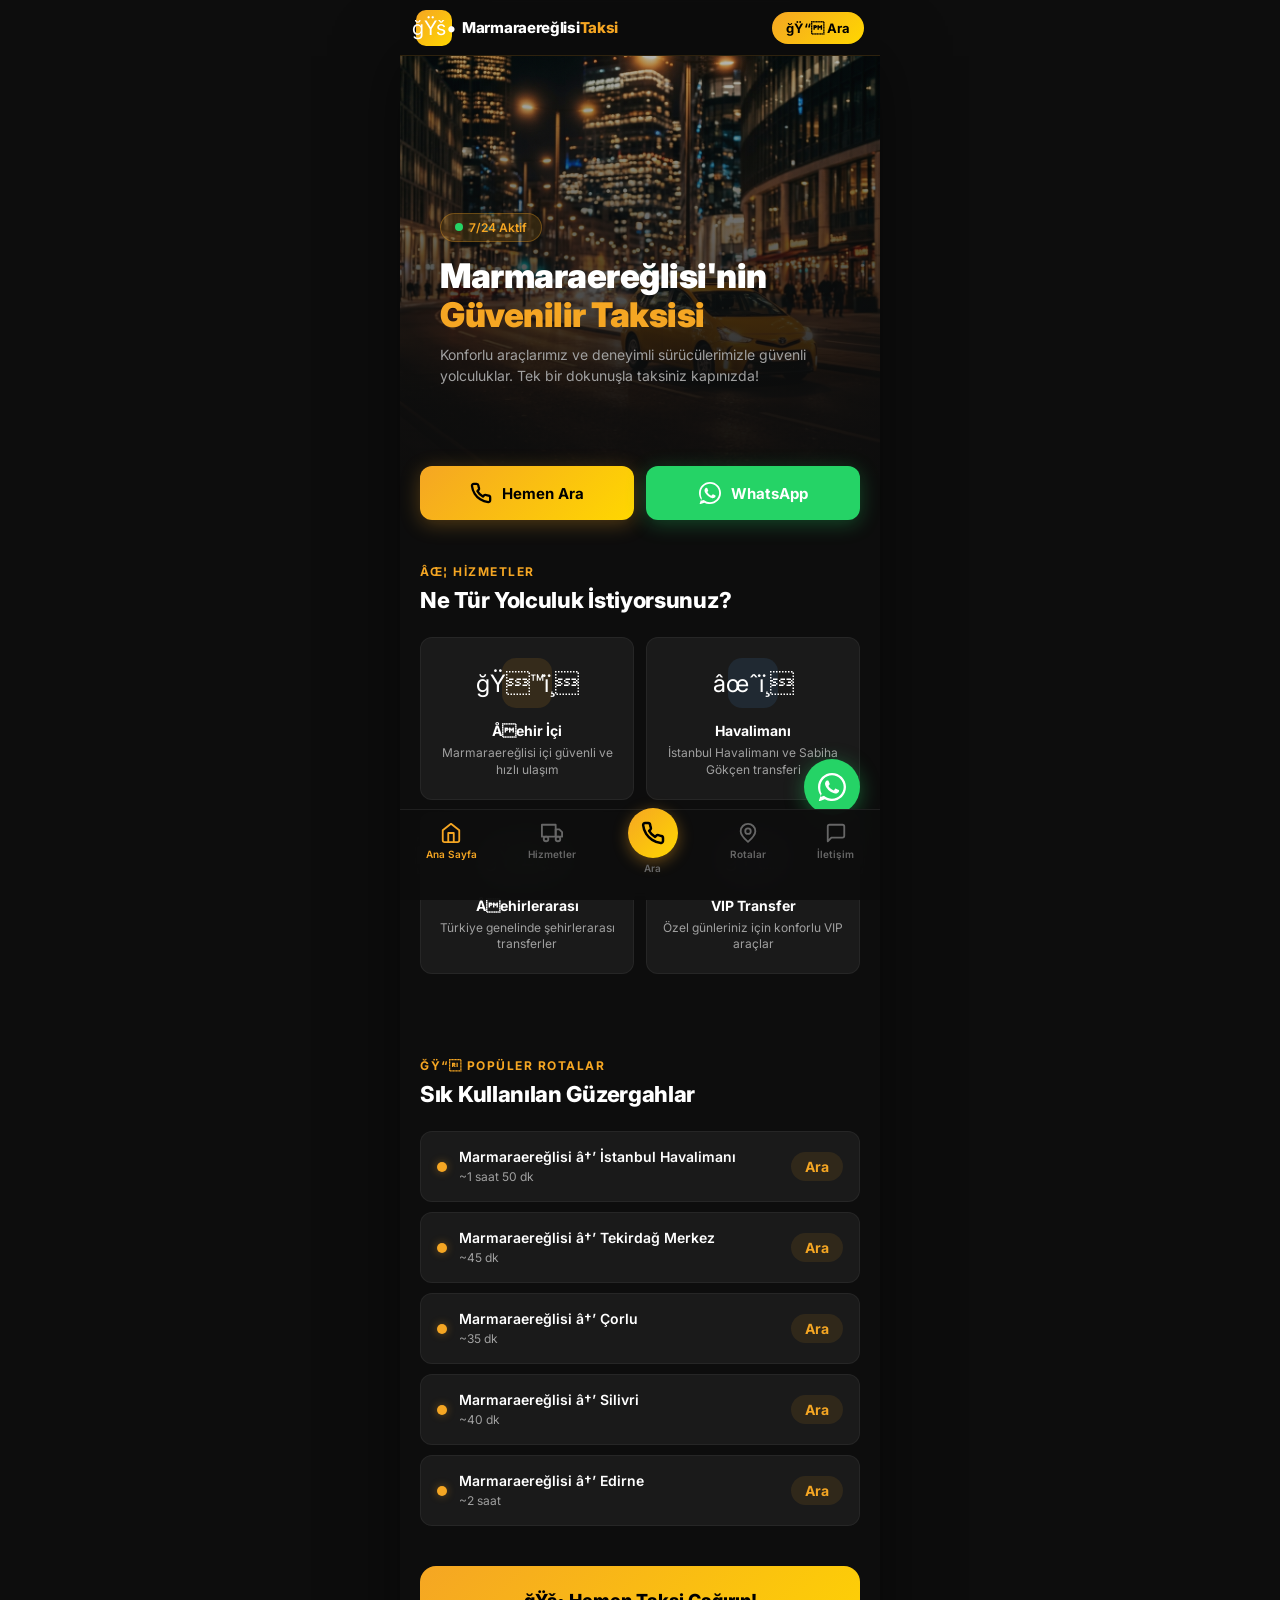
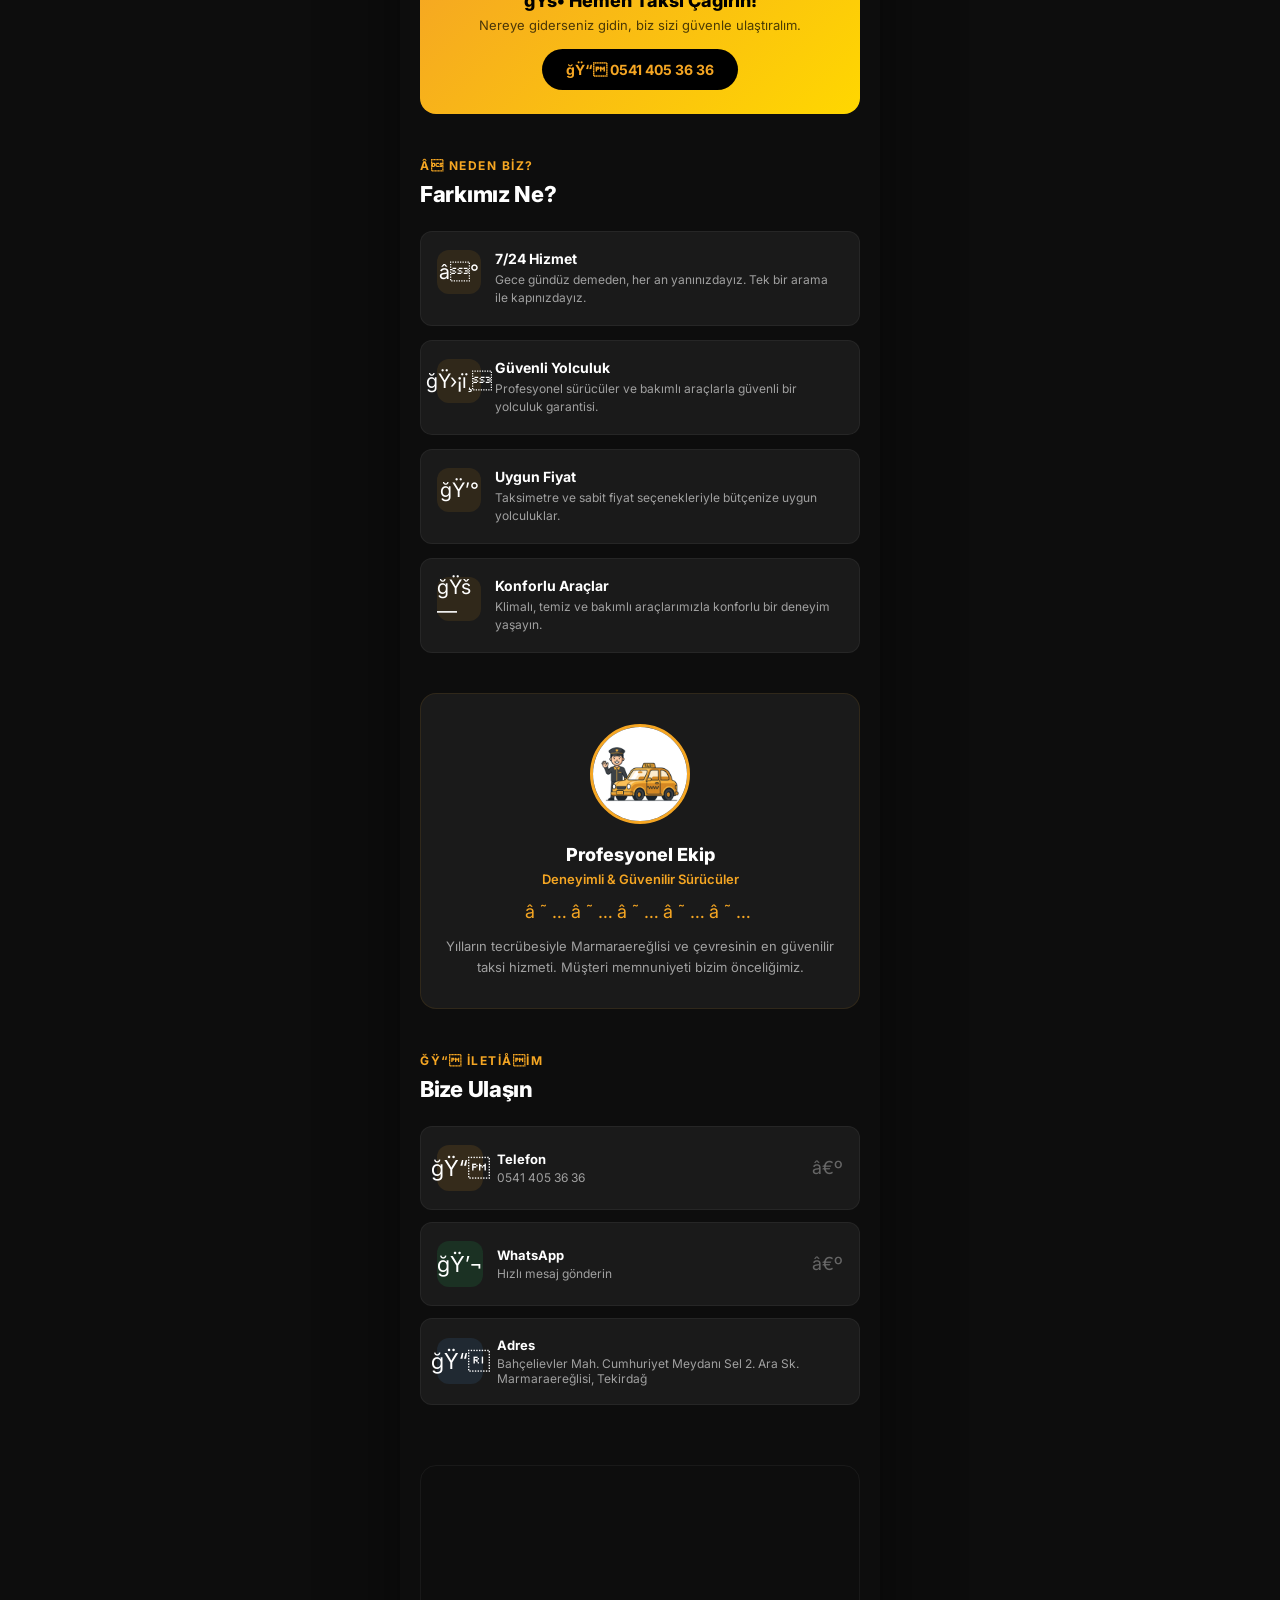
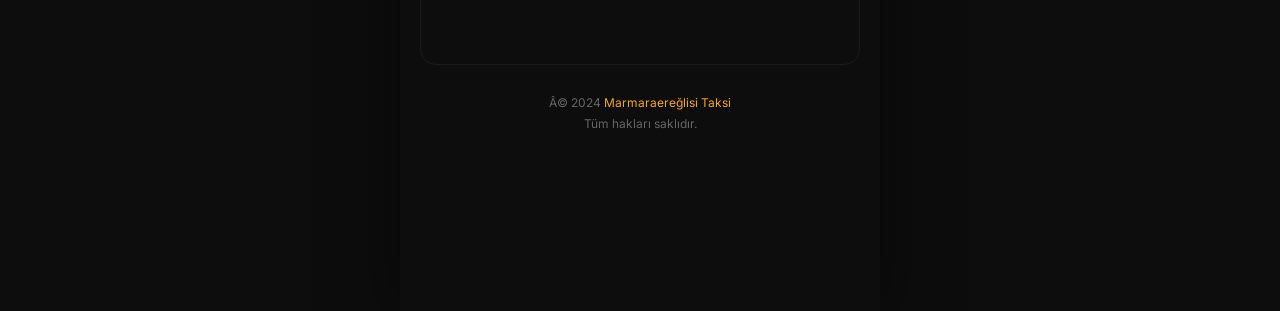
==== commit 30ef1b71: "Fix encoding and update verification code" ====
--- a/index.html
+++ b/index.html
@@ -5,15 +5,15 @@
   <meta charset="UTF-8">
   <meta name="viewport" content="width=device-width, initial-scale=1.0, viewport-fit=cover">
   
-  <title>MarmaraereÄŸlisi Taksi | 7/24 Taksi Hizmeti â˜ 0541 405 36 36</title>
-  <meta name="description" content="MarmaraereÄŸlisi taksi hizmeti. HavalimanÄ± transferi, ÅŸehirlerarasÄ± yolculuk, VIP transfer. 7/24 hÄ±zlÄ±, gÃ¼venli ve konforlu taksi. Hemen ara: 0541 405 36 36">
-  <meta name="keywords" content="marmaraereÄŸlisi taksi, tekirdaÄŸ taksi, havalimanÄ± transfer, marmaraereÄŸlisi, taksi, 7/24 taksi">
+  <title>Marmaraereğlisi Taksi | 7/24 Taksi Hizmeti â˜ 0541 405 36 36</title>
+  <meta name="description" content="Marmaraereğlisi taksi hizmeti. Havalimanı transferi, şehirlerarası yolculuk, VIP transfer. 7/24 hızlı, güvenli ve konforlu taksi. Hemen ara: 0541 405 36 36">
+  <meta name="keywords" content="marmaraereğlisi taksi, tekirdağ taksi, havalimanı transfer, marmaraereğlisi, taksi, 7/24 taksi">
   <meta name="robots" content="index, follow">
   <meta name="theme-color" content="#0D0D0D">
   <meta name="apple-mobile-web-app-capable" content="yes">
   <meta name="apple-mobile-web-app-status-bar-style" content="black-translucent">
-  <meta property="og:title" content="MarmaraereÄŸlisi Taksi | 7/24 Taksi Hizmeti">
-  <meta property="og:description" content="MarmaraereÄŸlisi ve Ã§evresinde 7/24 gÃ¼venilir taksi hizmeti. â˜ 0541 405 36 36">
+  <meta property="og:title" content="Marmaraereğlisi Taksi | 7/24 Taksi Hizmeti">
+  <meta property="og:description" content="Marmaraereğlisi ve çevresinde 7/24 güvenilir taksi hizmeti. â˜ 0541 405 36 36">
   <meta property="og:type" content="website">
   <meta property="og:url" content="https://marmaraereglisitaksi.github.io">
   <meta property="og:image" content="images/hero-bg.png">
@@ -27,7 +27,7 @@
   <header class="app-header" id="header">
     <div class="logo">
       <div class="logo-icon">ğŸš•</div>
-      <div class="logo-text">MarmaraereÄŸlisi<span>Taksi</span></div>
+      <div class="logo-text">Marmaraereğlisi<span>Taksi</span></div>
     </div>
     <a href="tel:05414053636" class="header-call">ğŸ“ Ara</a>
   </header>
@@ -38,8 +38,8 @@
     <div class="hero-overlay"></div>
     <div class="hero-content">
       <div class="hero-badge"><div class="pulse"></div> 7/24 Aktif</div>
-      <h1>MarmaraereÄŸlisi'nin <span>GÃ¼venilir Taksisi</span></h1>
-      <p>Konforlu araÃ§larÄ±mÄ±z ve deneyimli sÃ¼rÃ¼cÃ¼lerimizle gÃ¼venli yolculuklar. Tek bir dokunuÅŸla taksiniz kapÄ±nÄ±zda!</p>
+      <h1>Marmaraereğlisi'nin <span>Güvenilir Taksisi</span></h1>
+      <p>Konforlu araçlarımız ve deneyimli sürücülerimizle güvenli yolculuklar. Tek bir dokunuşla taksiniz kapınızda!</p>
     </div>
   </section>
 
@@ -58,29 +58,29 @@
   <!-- SERVICES -->
   <section id="hizmetler">
     <div class="section-header animate-in">
-      <div class="section-label">âœ¦ HÄ°ZMETLER</div>
-      <h2 class="section-title">Ne TÃ¼r Yolculuk Ä°stiyorsunuz?</h2>
+      <div class="section-label">âœ¦ HİZMETLER</div>
+      <h2 class="section-title">Ne Tür Yolculuk İstiyorsunuz?</h2>
     </div>
     <div class="services-grid">
       <div class="service-card animate-in">
         <div class="service-icon gold-bg">ğŸ™ï¸</div>
-        <h3>Åehir Ä°Ã§i</h3>
-        <p>MarmaraereÄŸlisi iÃ§i gÃ¼venli ve hÄ±zlÄ± ulaÅŸÄ±m</p>
+        <h3>Åehir İçi</h3>
+        <p>Marmaraereğlisi içi güvenli ve hızlı ulaşım</p>
       </div>
       <div class="service-card animate-in">
         <div class="service-icon blue-bg">âœˆï¸</div>
-        <h3>HavalimanÄ±</h3>
-        <p>Ä°stanbul HavalimanÄ± ve Sabiha GÃ¶kÃ§en transferi</p>
+        <h3>Havalimanı</h3>
+        <p>İstanbul Havalimanı ve Sabiha Gökçen transferi</p>
       </div>
       <div class="service-card animate-in">
         <div class="service-icon green-bg">ğŸ›£ï¸</div>
-        <h3>ÅehirlerarasÄ±</h3>
-        <p>TÃ¼rkiye genelinde ÅŸehirlerarasÄ± transferler</p>
+        <h3>Åehirlerarası</h3>
+        <p>Türkiye genelinde şehirlerarası transferler</p>
       </div>
       <div class="service-card animate-in">
         <div class="service-icon purple-bg">ğŸ’</div>
         <h3>VIP Transfer</h3>
-        <p>Ã–zel gÃ¼nleriniz iÃ§in konforlu VIP araÃ§lar</p>
+        <p>Özel günleriniz için konforlu VIP araçlar</p>
       </div>
     </div>
   </section>
@@ -88,28 +88,28 @@
   <!-- POPULAR ROUTES -->
   <section id="rotalar">
     <div class="section-header animate-in">
-      <div class="section-label">ğŸ“ POPÃœLER ROTALAR</div>
-      <h2 class="section-title">SÄ±k KullanÄ±lan GÃ¼zergahlar</h2>
+      <div class="section-label">ğŸ“ POPÜLER ROTALAR</div>
+      <h2 class="section-title">Sık Kullanılan Güzergahlar</h2>
     </div>
     <div class="route-list">
       <div class="route-card animate-in">
-        <div class="route-info"><div class="route-dot"></div><div><h4>MarmaraereÄŸlisi â†’ Ä°stanbul HavalimanÄ±</h4><span>~1 saat 50 dk</span></div></div>
-        <div class="route-price">Ara</div>
-      </div>
-      <div class="route-card animate-in">
-        <div class="route-info"><div class="route-dot"></div><div><h4>MarmaraereÄŸlisi â†’ TekirdaÄŸ Merkez</h4><span>~45 dk</span></div></div>
-        <div class="route-price">Ara</div>
-      </div>
-      <div class="route-card animate-in">
-        <div class="route-info"><div class="route-dot"></div><div><h4>MarmaraereÄŸlisi â†’ Ã‡orlu</h4><span>~35 dk</span></div></div>
-        <div class="route-price">Ara</div>
-      </div>
-      <div class="route-card animate-in">
-        <div class="route-info"><div class="route-dot"></div><div><h4>MarmaraereÄŸlisi â†’ Silivri</h4><span>~40 dk</span></div></div>
-        <div class="route-price">Ara</div>
-      </div>
-      <div class="route-card animate-in">
-        <div class="route-info"><div class="route-dot"></div><div><h4>MarmaraereÄŸlisi â†’ Edirne</h4><span>~2 saat</span></div></div>
+        <div class="route-info"><div class="route-dot"></div><div><h4>Marmaraereğlisi â†’ İstanbul Havalimanı</h4><span>~1 saat 50 dk</span></div></div>
+        <div class="route-price">Ara</div>
+      </div>
+      <div class="route-card animate-in">
+        <div class="route-info"><div class="route-dot"></div><div><h4>Marmaraereğlisi â†’ Tekirdağ Merkez</h4><span>~45 dk</span></div></div>
+        <div class="route-price">Ara</div>
+      </div>
+      <div class="route-card animate-in">
+        <div class="route-info"><div class="route-dot"></div><div><h4>Marmaraereğlisi â†’ Çorlu</h4><span>~35 dk</span></div></div>
+        <div class="route-price">Ara</div>
+      </div>
+      <div class="route-card animate-in">
+        <div class="route-info"><div class="route-dot"></div><div><h4>Marmaraereğlisi â†’ Silivri</h4><span>~40 dk</span></div></div>
+        <div class="route-price">Ara</div>
+      </div>
+      <div class="route-card animate-in">
+        <div class="route-info"><div class="route-dot"></div><div><h4>Marmaraereğlisi â†’ Edirne</h4><span>~2 saat</span></div></div>
         <div class="route-price">Ara</div>
       </div>
     </div>
@@ -117,51 +117,51 @@
 
   <!-- CTA BANNER -->
   <div class="cta-banner animate-in">
-    <h3>ğŸš• Hemen Taksi Ã‡aÄŸÄ±rÄ±n!</h3>
-    <p>Nereye giderseniz gidin, biz sizi gÃ¼venle ulaÅŸtÄ±ralÄ±m.</p>
+    <h3>ğŸš• Hemen Taksi Çağırın!</h3>
+    <p>Nereye giderseniz gidin, biz sizi güvenle ulaştıralım.</p>
     <a href="tel:05414053636">ğŸ“ 0541 405 36 36</a>
   </div>
 
   <!-- WHY US -->
   <section id="hakkimizda">
     <div class="section-header animate-in">
-      <div class="section-label">â­ NEDEN BÄ°Z?</div>
-      <h2 class="section-title">FarkÄ±mÄ±z Ne?</h2>
+      <div class="section-label">â­ NEDEN BİZ?</div>
+      <h2 class="section-title">Farkımız Ne?</h2>
     </div>
     <div class="features-list">
       <div class="feature-item animate-in">
         <div class="feature-icon">â°</div>
-        <div><h4>7/24 Hizmet</h4><p>Gece gÃ¼ndÃ¼z demeden, her an yanÄ±nÄ±zdayÄ±z. Tek bir arama ile kapÄ±nÄ±zdayÄ±z.</p></div>
+        <div><h4>7/24 Hizmet</h4><p>Gece gündüz demeden, her an yanınızdayız. Tek bir arama ile kapınızdayız.</p></div>
       </div>
       <div class="feature-item animate-in">
         <div class="feature-icon">ğŸ›¡ï¸</div>
-        <div><h4>GÃ¼venli Yolculuk</h4><p>Profesyonel sÃ¼rÃ¼cÃ¼ler ve bakÄ±mlÄ± araÃ§larla gÃ¼venli bir yolculuk garantisi.</p></div>
+        <div><h4>Güvenli Yolculuk</h4><p>Profesyonel sürücüler ve bakımlı araçlarla güvenli bir yolculuk garantisi.</p></div>
       </div>
       <div class="feature-item animate-in">
         <div class="feature-icon">ğŸ’°</div>
-        <div><h4>Uygun Fiyat</h4><p>Taksimetre ve sabit fiyat seÃ§enekleriyle bÃ¼tÃ§enize uygun yolculuklar.</p></div>
+        <div><h4>Uygun Fiyat</h4><p>Taksimetre ve sabit fiyat seçenekleriyle bütçenize uygun yolculuklar.</p></div>
       </div>
       <div class="feature-item animate-in">
         <div class="feature-icon">ğŸš—</div>
-        <div><h4>Konforlu AraÃ§lar</h4><p>KlimalÄ±, temiz ve bakÄ±mlÄ± araÃ§larÄ±mÄ±zla konforlu bir deneyim yaÅŸayÄ±n.</p></div>
+        <div><h4>Konforlu Araçlar</h4><p>Klimalı, temiz ve bakımlı araçlarımızla konforlu bir deneyim yaşayın.</p></div>
       </div>
     </div>
   </section>
 
   <!-- DRIVER -->
   <div class="driver-section animate-in">
-    <img src="images/driver.png" alt="MarmaraereÄŸlisi Taksi SÃ¼rÃ¼cÃ¼sÃ¼" class="driver-img" loading="lazy">
+    <img src="images/driver.png" alt="Marmaraereğlisi Taksi Sürücüsü" class="driver-img" loading="lazy">
     <h3>Profesyonel Ekip</h3>
-    <div class="subtitle">Deneyimli & GÃ¼venilir SÃ¼rÃ¼cÃ¼ler</div>
+    <div class="subtitle">Deneyimli & Güvenilir Sürücüler</div>
     <div class="stars">â˜…â˜…â˜…â˜…â˜…</div>
-    <p>YÄ±llarÄ±n tecrÃ¼besiyle MarmaraereÄŸlisi ve Ã§evresinin en gÃ¼venilir taksi hizmeti. MÃ¼ÅŸteri memnuniyeti bizim Ã¶nceliÄŸimiz.</p>
+    <p>Yılların tecrübesiyle Marmaraereğlisi ve çevresinin en güvenilir taksi hizmeti. Müşteri memnuniyeti bizim önceliğimiz.</p>
   </div>
 
   <!-- CONTACT -->
   <section id="iletisim">
     <div class="section-header animate-in">
-      <div class="section-label">ğŸ“ Ä°LETÄ°ÅÄ°M</div>
-      <h2 class="section-title">Bize UlaÅŸÄ±n</h2>
+      <div class="section-label">ğŸ“ İLETİÅİM</div>
+      <h2 class="section-title">Bize Ulaşın</h2>
     </div>
     <div class="contact-cards">
       <a href="tel:05414053636" class="contact-card animate-in" id="contact-phone">
@@ -171,29 +171,29 @@
       </a>
       <a href="https://wa.me/905414053636?text=Merhaba%2C%20taksi%20%C3%A7a%C4%9F%C4%B1rmak%20istiyorum" class="contact-card animate-in" target="_blank" rel="noopener" id="contact-whatsapp">
         <div class="contact-icon green">ğŸ’¬</div>
-        <div><h4>WhatsApp</h4><p>HÄ±zlÄ± mesaj gÃ¶nderin</p></div>
+        <div><h4>WhatsApp</h4><p>Hızlı mesaj gönderin</p></div>
         <div class="arrow">â€º</div>
       </a>
       <div class="contact-card animate-in" id="contact-address">
         <div class="contact-icon blue">ğŸ“</div>
-        <div><h4>Adres</h4><p>BahÃ§elievler Mah. Cumhuriyet MeydanÄ± Sel 2. Ara Sk. MarmaraereÄŸlisi, TekirdaÄŸ</p></div>
+        <div><h4>Adres</h4><p>Bahçelievler Mah. Cumhuriyet Meydanı Sel 2. Ara Sk. Marmaraereğlisi, Tekirdağ</p></div>
       </div>
     </div>
   </section>
 
   <!-- MAP -->
   <div class="map-wrapper animate-in">
-    <iframe src="https://www.google.com/maps/embed?pb=!1m18!1m12!1m3!1d3012.349599708139!2d27.880243699999998!3d40.973825!2m3!1f0!2f0!3f0!3m2!1i1024!2i768!4f13.1!3m3!1m2!1s0x14b4fdcea726622d%3A0xb509f7a285c950c3!2sMarmaraEre%C4%9Flisi%20Taksi%20N%C3%B6bet%C3%A7i%20Acil%20Taksi%20Ara!5e0!3m2!1str!2str!4v1774994934417!5m2!1str!2str" style="border:0;" allowfullscreen="" loading="lazy" referrerpolicy="no-referrer-when-downgrade" title="MarmaraereÄŸlisi Taksi NÃ¶betÃ§i Harita"></iframe>
+    <iframe src="https://www.google.com/maps/embed?pb=!1m18!1m12!1m3!1d3012.349599708139!2d27.880243699999998!3d40.973825!2m3!1f0!2f0!3f0!3m2!1i1024!2i768!4f13.1!3m3!1m2!1s0x14b4fdcea726622d%3A0xb509f7a285c950c3!2sMarmaraEre%C4%9Flisi%20Taksi%20N%C3%B6bet%C3%A7i%20Acil%20Taksi%20Ara!5e0!3m2!1str!2str!4v1774994934417!5m2!1str!2str" style="border:0;" allowfullscreen="" loading="lazy" referrerpolicy="no-referrer-when-downgrade" title="Marmaraereğlisi Taksi Nöbetçi Harita"></iframe>
   </div>
 
   <!-- FOOTER -->
   <footer>
-    <p>Â© 2024 <a href="https://marmaraereglisitaksi.github.io">MarmaraereÄŸlisi Taksi</a></p>
-    <p style="margin-top:6px;">TÃ¼m haklarÄ± saklÄ±dÄ±r.</p>
+    <p>Â© 2024 <a href="https://marmaraereglisitaksi.github.io">Marmaraereğlisi Taksi</a></p>
+    <p style="margin-top:6px;">Tüm hakları saklıdır.</p>
   </footer>
 
   <!-- FLOATING WHATSAPP -->
-  <a href="https://wa.me/905414053636?text=Merhaba%2C%20taksi%20%C3%A7a%C4%9F%C4%B1rmak%20istiyorum" class="float-whatsapp" target="_blank" rel="noopener" aria-label="WhatsApp ile iletiÅŸime geÃ§" id="float-wp">
+  <a href="https://wa.me/905414053636?text=Merhaba%2C%20taksi%20%C3%A7a%C4%9F%C4%B1rmak%20istiyorum" class="float-whatsapp" target="_blank" rel="noopener" aria-label="WhatsApp ile iletişime geç" id="float-wp">
     <svg viewBox="0 0 24 24"><path d="M17.472 14.382c-.297-.149-1.758-.867-2.03-.967-.273-.099-.471-.148-.67.15-.197.297-.767.966-.94 1.164-.173.199-.347.223-.644.075-.297-.15-1.255-.463-2.39-1.475-.883-.788-1.48-1.761-1.653-2.059-.173-.297-.018-.458.13-.606.134-.133.298-.347.446-.52.149-.174.198-.298.298-.497.099-.198.05-.371-.025-.52-.075-.149-.669-1.612-.916-2.207-.242-.579-.487-.5-.669-.51-.173-.008-.371-.01-.57-.01-.198 0-.52.074-.792.372-.272.297-1.04 1.016-1.04 2.479 0 1.462 1.065 2.875 1.213 3.074.149.198 2.096 3.2 5.077 4.487.709.306 1.262.489 1.694.625.712.227 1.36.195 1.871.118.571-.085 1.758-.719 2.006-1.413.248-.694.248-1.289.173-1.413-.074-.124-.272-.198-.57-.347z"/><path d="M12 0C5.373 0 0 5.373 0 12c0 2.625.846 5.059 2.284 7.034L.789 23.492a.5.5 0 00.61.609l4.458-1.495A11.952 11.952 0 0012 24c6.627 0 12-5.373 12-12S18.627 0 12 0zm0 22c-2.387 0-4.593-.8-6.362-2.148l-.444-.332-3.041 1.02 1.02-3.041-.332-.444A9.935 9.935 0 012 12C2 6.477 6.477 2 12 2s10 4.477 10 10-4.477 10-10 10z"/></svg>
   </a>
 
@@ -219,7 +219,7 @@
     </a>
     <a href="#iletisim" class="nav-item" data-section="iletisim">
       <svg viewBox="0 0 24 24" fill="none" stroke="currentColor" stroke-width="2" stroke-linecap="round" stroke-linejoin="round"><path d="M21 15a2 2 0 01-2 2H7l-4 4V5a2 2 0 012-2h14a2 2 0 012 2z"/></svg>
-      Ä°letiÅŸim
+      İletişim
     </a>
   </nav>
 
@@ -228,17 +228,17 @@
   {
     "@context": "https://schema.org",
     "@type": "TaxiService",
-    "name": "MarmaraereÄŸlisi Taksi",
+    "name": "Marmaraereğlisi Taksi",
     "url": "https://marmaraereglisitaksi.github.io",
     "telephone": "+905414053636",
     "address": {
       "@type": "PostalAddress",
-      "streetAddress": "BahÃ§elievler Mah. Cumhuriyet MeydanÄ± Sel 2. Ara Sk.",
-      "addressLocality": "MarmaraereÄŸlisi",
-      "addressRegion": "TekirdaÄŸ",
+      "streetAddress": "Bahçelievler Mah. Cumhuriyet Meydanı Sel 2. Ara Sk.",
+      "addressLocality": "Marmaraereğlisi",
+      "addressRegion": "Tekirdağ",
       "addressCountry": "TR"
     },
-    "areaServed": "MarmaraereÄŸlisi, TekirdaÄŸ",
+    "areaServed": "Marmaraereğlisi, Tekirdağ",
     "openingHours": "Mo-Su 00:00-23:59",
     "priceRange": "â‚ºâ‚º"
   }
@@ -269,3 +269,4 @@
 </body>
 </html>
 
+
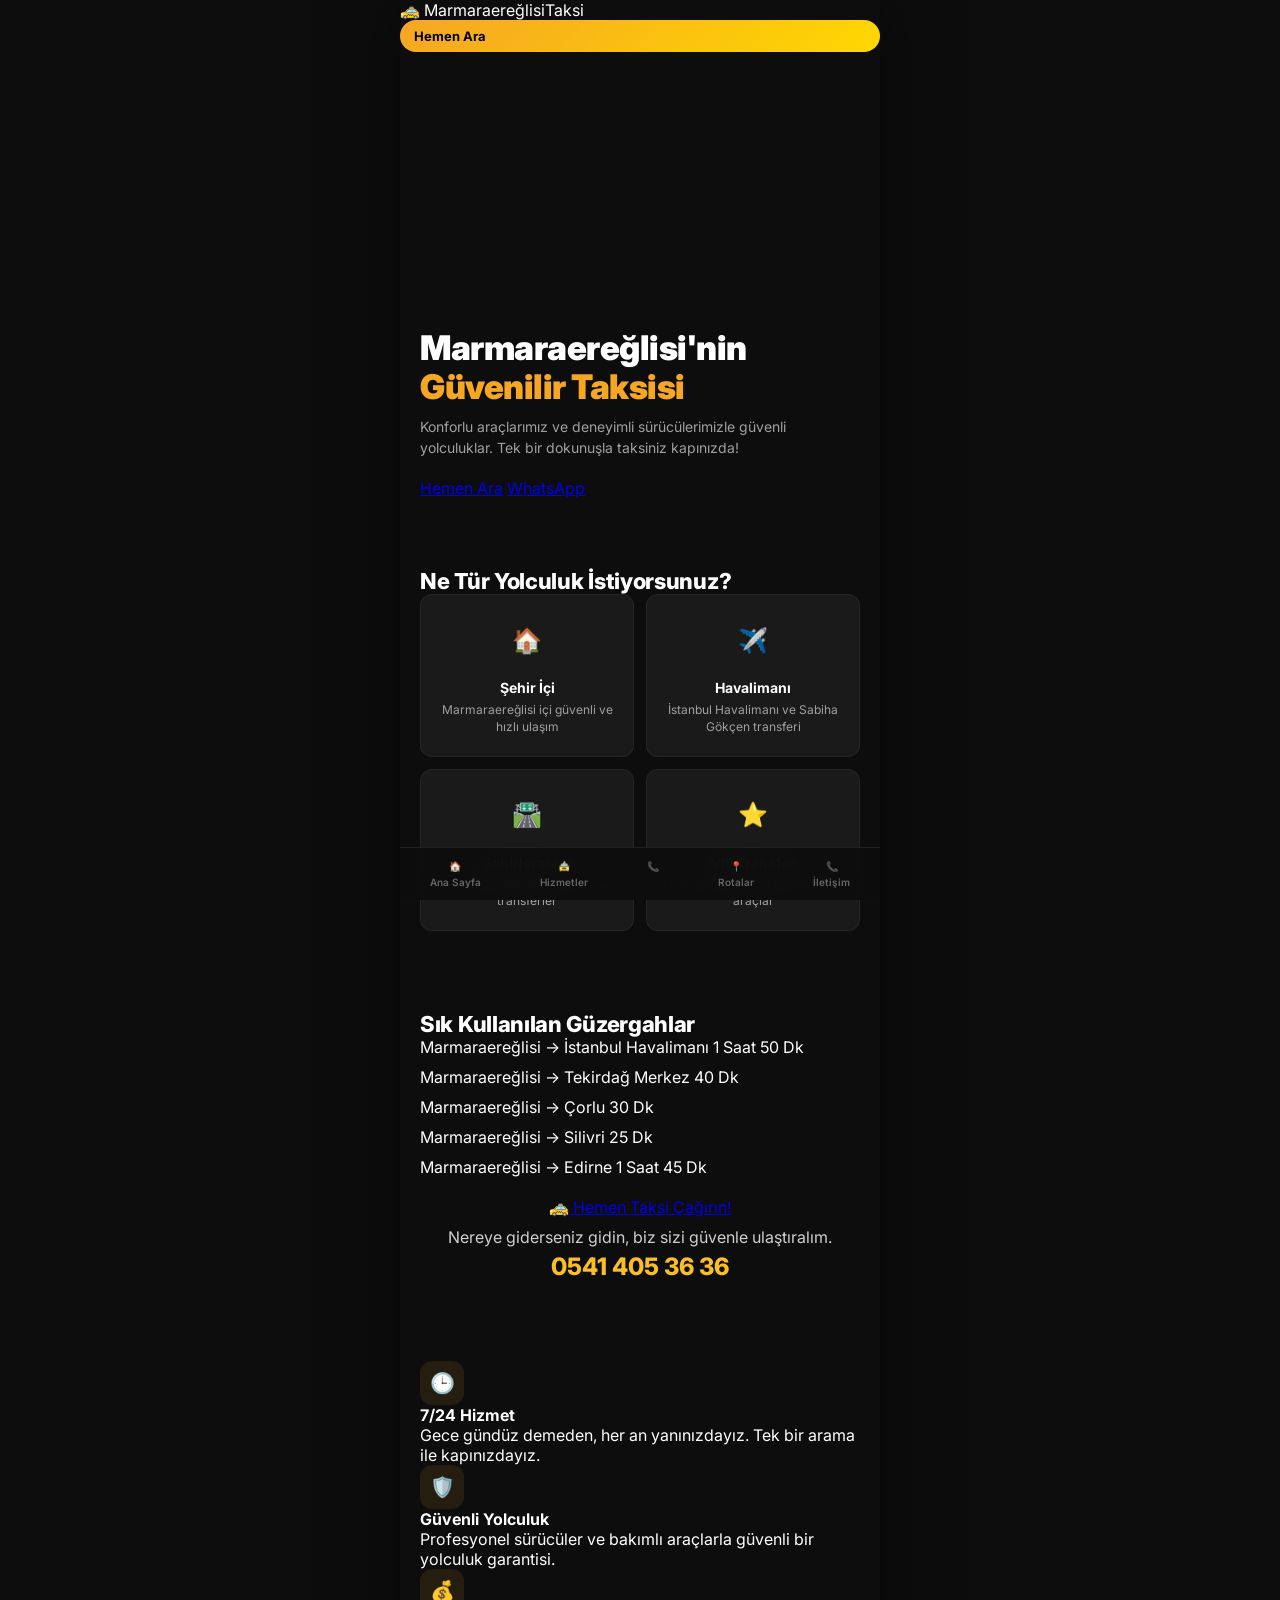
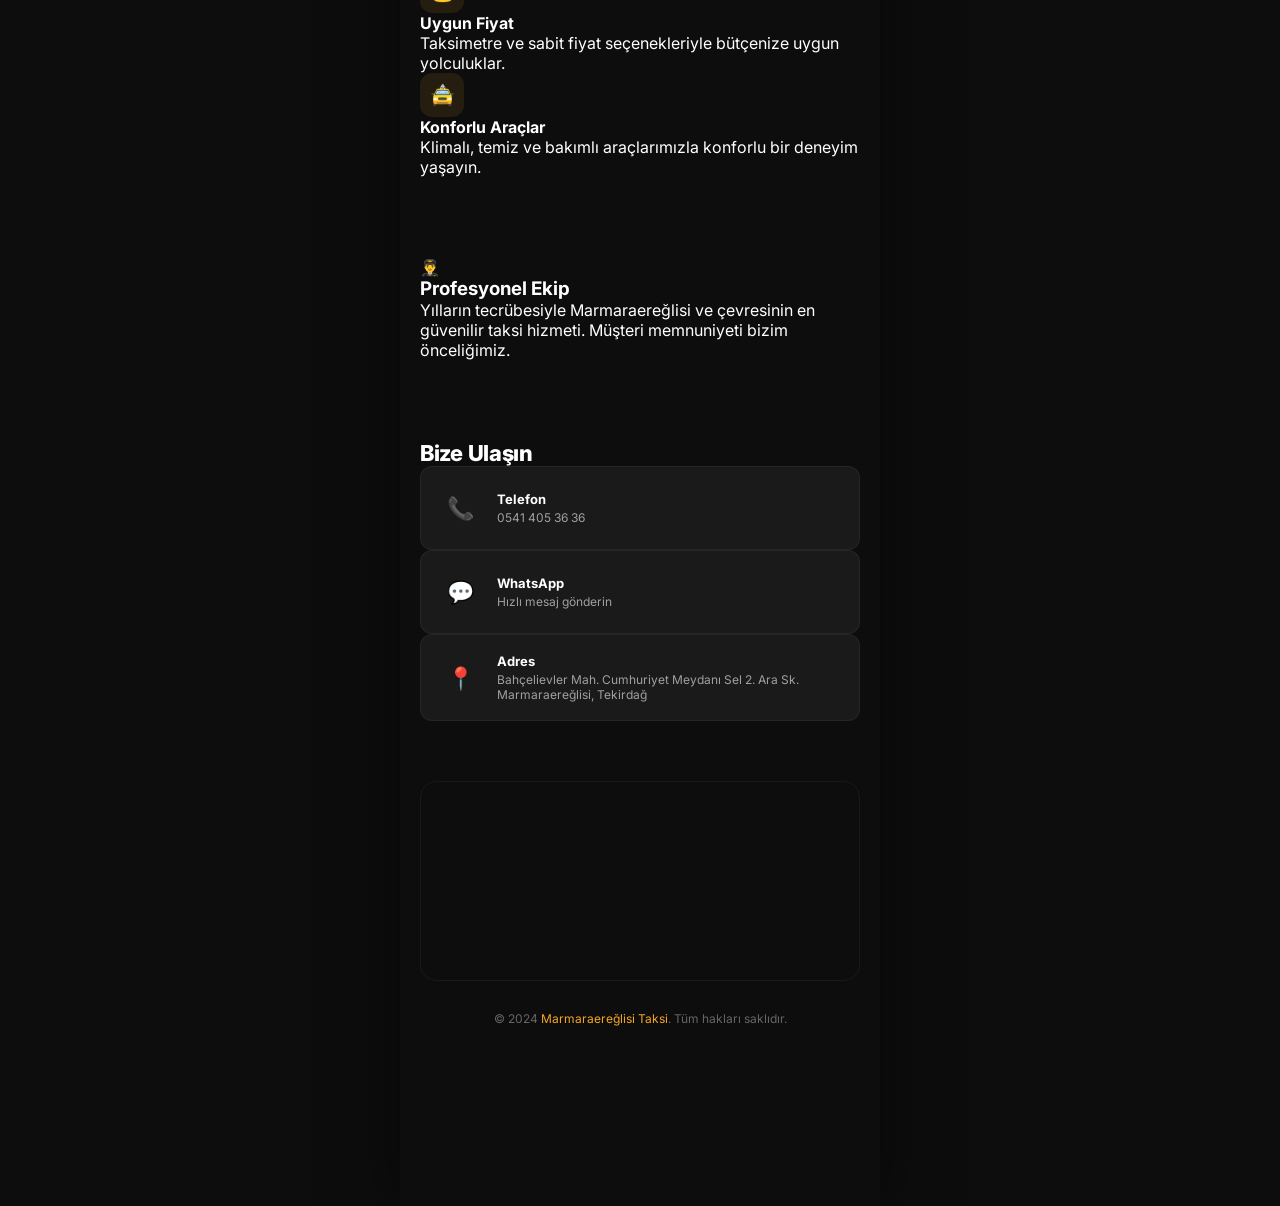
==== commit b0141919: "Final absolute fix for google verification and encoding" ====
--- a/index.html
+++ b/index.html
@@ -1,272 +1,169 @@
-﻿<!DOCTYPE html>
+<!DOCTYPE html>
 <html lang="tr">
 <head>
   <meta name="google-site-verification" content="d0SnSG0G0n5LnQvOLwrhdVp2CgQUWJVh7X9FdbAGB24" />
   <meta charset="UTF-8">
   <meta name="viewport" content="width=device-width, initial-scale=1.0, viewport-fit=cover">
-  
-  <title>Marmaraereğlisi Taksi | 7/24 Taksi Hizmeti â˜ 0541 405 36 36</title>
+  <meta property="og:title" content="Marmaraereğlisi Taksi | 7/24 Taksi Hizmeti">
+  <meta property="og:description" content="Marmaraereğlisi ve çevresinde 7/24 güvenilir taksi hizmeti. ☎ 0541 405 36 36">
+  <meta property="og:type" content="website">
+  <title>Marmaraereğlisi Taksi | 7/24 Taksi Hizmeti ☎ 0541 405 36 36</title>
   <meta name="description" content="Marmaraereğlisi taksi hizmeti. Havalimanı transferi, şehirlerarası yolculuk, VIP transfer. 7/24 hızlı, güvenli ve konforlu taksi. Hemen ara: 0541 405 36 36">
   <meta name="keywords" content="marmaraereğlisi taksi, tekirdağ taksi, havalimanı transfer, marmaraereğlisi, taksi, 7/24 taksi">
   <meta name="robots" content="index, follow">
-  <meta name="theme-color" content="#0D0D0D">
-  <meta name="apple-mobile-web-app-capable" content="yes">
-  <meta name="apple-mobile-web-app-status-bar-style" content="black-translucent">
-  <meta property="og:title" content="Marmaraereğlisi Taksi | 7/24 Taksi Hizmeti">
-  <meta property="og:description" content="Marmaraereğlisi ve çevresinde 7/24 güvenilir taksi hizmeti. â˜ 0541 405 36 36">
-  <meta property="og:type" content="website">
-  <meta property="og:url" content="https://marmaraereglisitaksi.github.io">
-  <meta property="og:image" content="images/hero-bg.png">
-  <link rel="canonical" href="https://marmaraereglisitaksi.github.io">
   <link rel="stylesheet" href="style.css">
-  <link rel="icon" href="data:image/svg+xml,<svg xmlns='http://www.w3.org/2000/svg' viewBox='0 0 100 100'><text y='.9em' font-size='90'>ğŸš•</text></svg>">
 </head>
-<body>
-
-  <!-- APP HEADER -->
-  <header class="app-header" id="header">
-    <div class="logo">
-      <div class="logo-icon">ğŸš•</div>
-      <div class="logo-text">Marmaraereğlisi<span>Taksi</span></div>
-    </div>
-    <a href="tel:05414053636" class="header-call">ğŸ“ Ara</a>
+<body id="anasayfa">
+  <header class="header">
+    <div class="logo">🚕 Marmaraereğlisi<span>Taksi</span></div>
+    <a href="tel:05414053636" class="header-call">Hemen Ara</a>
   </header>
 
-  <!-- HERO -->
-  <section class="hero" id="anasayfa">
-    <div class="hero-bg"></div>
+  <div class="hero">
     <div class="hero-overlay"></div>
     <div class="hero-content">
-      <div class="hero-badge"><div class="pulse"></div> 7/24 Aktif</div>
       <h1>Marmaraereğlisi'nin <span>Güvenilir Taksisi</span></h1>
       <p>Konforlu araçlarımız ve deneyimli sürücülerimizle güvenli yolculuklar. Tek bir dokunuşla taksiniz kapınızda!</p>
+      <div class="hero-actions">
+        <a href="tel:05414053636" class="btn btn-primary">Hemen Ara</a>
+        <a href="https://wa.me/905414053636?text=Merhaba%2C%20taksi%20%C3%A7a%C4%9F%C4%B1rmak%20istiyorum" class="btn btn-whatsapp" target="_blank">WhatsApp</a>
+      </div>
     </div>
-  </section>
-
-  <!-- QUICK ACTIONS -->
-  <div class="quick-actions">
-    <a href="tel:05414053636" class="action-btn call" id="btn-call">
-      <svg viewBox="0 0 24 24" fill="none" stroke="currentColor" stroke-width="2.5" stroke-linecap="round" stroke-linejoin="round"><path d="M22 16.92v3a2 2 0 01-2.18 2 19.79 19.79 0 01-8.63-3.07 19.5 19.5 0 01-6-6A19.79 19.79 0 012.12 4.18 2 2 0 014.11 2h3a2 2 0 012 1.72c.127.96.362 1.903.7 2.81a2 2 0 01-.45 2.11L8.09 9.91a16 16 0 006 6l1.27-1.27a2 2 0 012.11-.45c.907.338 1.85.573 2.81.7A2 2 0 0122 16.92z"></path></svg>
-      Hemen Ara
-    </a>
-    <a href="https://wa.me/905414053636?text=Merhaba%2C%20taksi%20%C3%A7a%C4%9F%C4%B1rmak%20istiyorum" class="action-btn whatsapp" id="btn-whatsapp" target="_blank" rel="noopener">
-      <svg viewBox="0 0 24 24" fill="currentColor"><path d="M17.472 14.382c-.297-.149-1.758-.867-2.03-.967-.273-.099-.471-.148-.67.15-.197.297-.767.966-.94 1.164-.173.199-.347.223-.644.075-.297-.15-1.255-.463-2.39-1.475-.883-.788-1.48-1.761-1.653-2.059-.173-.297-.018-.458.13-.606.134-.133.298-.347.446-.52.149-.174.198-.298.298-.497.099-.198.05-.371-.025-.52-.075-.149-.669-1.612-.916-2.207-.242-.579-.487-.5-.669-.51-.173-.008-.371-.01-.57-.01-.198 0-.52.074-.792.372-.272.297-1.04 1.016-1.04 2.479 0 1.462 1.065 2.875 1.213 3.074.149.198 2.096 3.2 5.077 4.487.709.306 1.262.489 1.694.625.712.227 1.36.195 1.871.118.571-.085 1.758-.719 2.006-1.413.248-.694.248-1.289.173-1.413-.074-.124-.272-.198-.57-.347z"/><path d="M12 0C5.373 0 0 5.373 0 12c0 2.625.846 5.059 2.284 7.034L.789 23.492a.5.5 0 00.61.609l4.458-1.495A11.952 11.952 0 0012 24c6.627 0 12-5.373 12-12S18.627 0 12 0zm0 22c-2.387 0-4.593-.8-6.362-2.148l-.444-.332-3.041 1.02 1.02-3.041-.332-.444A9.935 9.935 0 012 12C2 6.477 6.477 2 12 2s10 4.477 10 10-4.477 10-10 10z"/></svg>
-      WhatsApp
-    </a>
   </div>
 
-  <!-- SERVICES -->
-  <section id="hizmetler">
-    <div class="section-header animate-in">
-      <div class="section-label">âœ¦ HİZMETLER</div>
+  <div class="container">
+    <section class="services" id="hizmetler">
       <h2 class="section-title">Ne Tür Yolculuk İstiyorsunuz?</h2>
+      <div class="services-grid">
+        <div class="service-card">
+          <div class="service-icon">🏠</div>
+          <h3>Şehir İçi</h3>
+          <p>Marmaraereğlisi içi güvenli ve hızlı ulaşım</p>
+        </div>
+        <div class="service-card">
+          <div class="service-icon">✈️</div>
+          <h3>Havalimanı</h3>
+          <p>İstanbul Havalimanı ve Sabiha Gökçen transferi</p>
+        </div>
+        <div class="service-card">
+          <div class="service-icon">🛣️</div>
+          <h3>Şehirlerarası</h3>
+          <p>Türkiye genelinde şehirlerarası transferler</p>
+        </div>
+        <div class="service-card">
+          <div class="service-icon">⭐</div>
+          <h3>VIP Transfer</h3>
+          <p>Özel günleriniz için konforlu VIP araçlar</p>
+        </div>
+      </div>
+    </section>
+
+    <section class="routes" id="rotalar">
+      <h2 class="section-title">Sık Kullanılan Güzergahlar</h2>
+      <div class="route-list">
+        <div class="route-item">
+          <span>Marmaraereğlisi → İstanbul Havalimanı</span>
+          <span class="duration">1 Saat 50 Dk</span>
+        </div>
+        <div class="route-item">
+          <span>Marmaraereğlisi → Tekirdağ Merkez</span>
+          <span class="duration">40 Dk</span>
+        </div>
+        <div class="route-item">
+          <span>Marmaraereğlisi → Çorlu</span>
+          <span class="duration">30 Dk</span>
+        </div>
+        <div class="route-item">
+          <span>Marmaraereğlisi → Silivri</span>
+          <span class="duration">25 Dk</span>
+        </div>
+        <div class="route-item">
+          <span>Marmaraereğlisi → Edirne</span>
+          <span class="duration">1 Saat 45 Dk</span>
+        </div>
+      </div>
+      <div style="text-align: center; margin-top: 20px;">
+        <a href="tel:05414053636" class="btn btn-primary">🚕 Hemen Taksi Çağırın!</a>
+        <p style="margin-top: 10px; opacity: 0.8;">Nereye giderseniz gidin, biz sizi güvenle ulaştıralım.</p>
+        <a href="tel:05414053636" style="font-size: 24px; font-weight: 800; color: #FBBF24; text-decoration: none; display: block; margin-top: 5px;">0541 405 36 36</a>
+      </div>
+    </section>
+
+    <section class="features">
+      <div class="feature-card">
+        <div class="feature-icon">🕒</div>
+        <h4>7/24 Hizmet</h4>
+        <p>Gece gündüz demeden, her an yanınızdayız. Tek bir arama ile kapınızdayız.</p>
+      </div>
+      <div class="feature-card">
+        <div class="feature-icon">🛡️</div>
+        <h4>Güvenli Yolculuk</h4>
+        <p>Profesyonel sürücüler ve bakımlı araçlarla güvenli bir yolculuk garantisi.</p>
+      </div>
+      <div class="feature-card">
+        <div class="feature-icon">💰</div>
+        <h4>Uygun Fiyat</h4>
+        <p>Taksimetre ve sabit fiyat seçenekleriyle bütçenize uygun yolculuklar.</p>
+      </div>
+      <div class="feature-card">
+        <div class="feature-icon">🚖</div>
+        <h4>Konforlu Araçlar</h4>
+        <p>Klimalı, temiz ve bakımlı araçlarımızla konforlu bir deneyim yaşayın.</p>
+      </div>
+    </section>
+
+    <section class="about">
+      <div class="about-content">
+        <div class="about-icon">👨‍✈️</div>
+        <div class="about-text">
+          <h3>Profesyonel Ekip</h3>
+          <p>Yılların tecrübesiyle Marmaraereğlisi ve çevresinin en güvenilir taksi hizmeti. Müşteri memnuniyeti bizim önceliğimiz.</p>
+        </div>
+      </div>
+    </section>
+
+    <section class="contact" id="iletisim">
+      <h2 class="section-title">Bize Ulaşın</h2>
+      <div class="contact-grid">
+        <a href="tel:05414053636" class="contact-card">
+          <div class="contact-icon">📞</div>
+          <div class="contact-info">
+            <h4>Telefon</h4>
+            <p>0541 405 36 36</p>
+          </div>
+        </a>
+        <a href="https://wa.me/905414053636?text=Merhaba%2C%20taksi%20%C3%A7a%C4%9F%C4%B1rmak%20istiyorum" class="contact-card" target="_blank">
+          <div class="contact-icon">💬</div>
+          <div class="contact-info">
+            <h4>WhatsApp</h4>
+            <p>Hızlı mesaj gönderin</p>
+          </div>
+        </a>
+        <div class="contact-card">
+          <div class="contact-icon">📍</div>
+          <div class="contact-info">
+            <h4>Adres</h4>
+            <p>Bahçelievler Mah. Cumhuriyet Meydanı Sel 2. Ara Sk. Marmaraereğlisi, Tekirdağ</p>
+          </div>
+        </div>
+      </div>
+    </section>
+
+    <div class="map-wrapper">
+      <iframe src="https://www.google.com/maps/embed?pb=!1m18!1m12!1m3!1d3012.349599708139!2d27.880243699999998!3d40.973825!2m3!1f0!2f0!3f0!3m2!1i1024!2i768!4f13.1!3m3!1m2!1s0x14b4fdcea726622d%3A0xb509f7a285c950c3!2sMarmaraEre%C4%9Flisi%20Taksi%20N%C3%B6bet%C3%A7i%20Acil%20Taksi%20Ara!5e0!3m2!1str!2str!4v1774994934417!5m2!1str!2str" width="100%" height="400" style="border:0;" allowfullscreen="" loading="lazy" referrerpolicy="no-referrer-when-downgrade"></iframe>
     </div>
-    <div class="services-grid">
-      <div class="service-card animate-in">
-        <div class="service-icon gold-bg">ğŸ™ï¸</div>
-        <h3>Åehir İçi</h3>
-        <p>Marmaraereğlisi içi güvenli ve hızlı ulaşım</p>
-      </div>
-      <div class="service-card animate-in">
-        <div class="service-icon blue-bg">âœˆï¸</div>
-        <h3>Havalimanı</h3>
-        <p>İstanbul Havalimanı ve Sabiha Gökçen transferi</p>
-      </div>
-      <div class="service-card animate-in">
-        <div class="service-icon green-bg">ğŸ›£ï¸</div>
-        <h3>Åehirlerarası</h3>
-        <p>Türkiye genelinde şehirlerarası transferler</p>
-      </div>
-      <div class="service-card animate-in">
-        <div class="service-icon purple-bg">ğŸ’</div>
-        <h3>VIP Transfer</h3>
-        <p>Özel günleriniz için konforlu VIP araçlar</p>
-      </div>
-    </div>
-  </section>
-
-  <!-- POPULAR ROUTES -->
-  <section id="rotalar">
-    <div class="section-header animate-in">
-      <div class="section-label">ğŸ“ POPÜLER ROTALAR</div>
-      <h2 class="section-title">Sık Kullanılan Güzergahlar</h2>
-    </div>
-    <div class="route-list">
-      <div class="route-card animate-in">
-        <div class="route-info"><div class="route-dot"></div><div><h4>Marmaraereğlisi â†’ İstanbul Havalimanı</h4><span>~1 saat 50 dk</span></div></div>
-        <div class="route-price">Ara</div>
-      </div>
-      <div class="route-card animate-in">
-        <div class="route-info"><div class="route-dot"></div><div><h4>Marmaraereğlisi â†’ Tekirdağ Merkez</h4><span>~45 dk</span></div></div>
-        <div class="route-price">Ara</div>
-      </div>
-      <div class="route-card animate-in">
-        <div class="route-info"><div class="route-dot"></div><div><h4>Marmaraereğlisi â†’ Çorlu</h4><span>~35 dk</span></div></div>
-        <div class="route-price">Ara</div>
-      </div>
-      <div class="route-card animate-in">
-        <div class="route-info"><div class="route-dot"></div><div><h4>Marmaraereğlisi â†’ Silivri</h4><span>~40 dk</span></div></div>
-        <div class="route-price">Ara</div>
-      </div>
-      <div class="route-card animate-in">
-        <div class="route-info"><div class="route-dot"></div><div><h4>Marmaraereğlisi â†’ Edirne</h4><span>~2 saat</span></div></div>
-        <div class="route-price">Ara</div>
-      </div>
-    </div>
-  </section>
-
-  <!-- CTA BANNER -->
-  <div class="cta-banner animate-in">
-    <h3>ğŸš• Hemen Taksi Çağırın!</h3>
-    <p>Nereye giderseniz gidin, biz sizi güvenle ulaştıralım.</p>
-    <a href="tel:05414053636">ğŸ“ 0541 405 36 36</a>
   </div>
 
-  <!-- WHY US -->
-  <section id="hakkimizda">
-    <div class="section-header animate-in">
-      <div class="section-label">â­ NEDEN BİZ?</div>
-      <h2 class="section-title">Farkımız Ne?</h2>
-    </div>
-    <div class="features-list">
-      <div class="feature-item animate-in">
-        <div class="feature-icon">â°</div>
-        <div><h4>7/24 Hizmet</h4><p>Gece gündüz demeden, her an yanınızdayız. Tek bir arama ile kapınızdayız.</p></div>
-      </div>
-      <div class="feature-item animate-in">
-        <div class="feature-icon">ğŸ›¡ï¸</div>
-        <div><h4>Güvenli Yolculuk</h4><p>Profesyonel sürücüler ve bakımlı araçlarla güvenli bir yolculuk garantisi.</p></div>
-      </div>
-      <div class="feature-item animate-in">
-        <div class="feature-icon">ğŸ’°</div>
-        <div><h4>Uygun Fiyat</h4><p>Taksimetre ve sabit fiyat seçenekleriyle bütçenize uygun yolculuklar.</p></div>
-      </div>
-      <div class="feature-item animate-in">
-        <div class="feature-icon">ğŸš—</div>
-        <div><h4>Konforlu Araçlar</h4><p>Klimalı, temiz ve bakımlı araçlarımızla konforlu bir deneyim yaşayın.</p></div>
-      </div>
-    </div>
-  </section>
-
-  <!-- DRIVER -->
-  <div class="driver-section animate-in">
-    <img src="images/driver.png" alt="Marmaraereğlisi Taksi Sürücüsü" class="driver-img" loading="lazy">
-    <h3>Profesyonel Ekip</h3>
-    <div class="subtitle">Deneyimli & Güvenilir Sürücüler</div>
-    <div class="stars">â˜…â˜…â˜…â˜…â˜…</div>
-    <p>Yılların tecrübesiyle Marmaraereğlisi ve çevresinin en güvenilir taksi hizmeti. Müşteri memnuniyeti bizim önceliğimiz.</p>
-  </div>
-
-  <!-- CONTACT -->
-  <section id="iletisim">
-    <div class="section-header animate-in">
-      <div class="section-label">ğŸ“ İLETİÅİM</div>
-      <h2 class="section-title">Bize Ulaşın</h2>
-    </div>
-    <div class="contact-cards">
-      <a href="tel:05414053636" class="contact-card animate-in" id="contact-phone">
-        <div class="contact-icon gold">ğŸ“</div>
-        <div><h4>Telefon</h4><p>0541 405 36 36</p></div>
-        <div class="arrow">â€º</div>
-      </a>
-      <a href="https://wa.me/905414053636?text=Merhaba%2C%20taksi%20%C3%A7a%C4%9F%C4%B1rmak%20istiyorum" class="contact-card animate-in" target="_blank" rel="noopener" id="contact-whatsapp">
-        <div class="contact-icon green">ğŸ’¬</div>
-        <div><h4>WhatsApp</h4><p>Hızlı mesaj gönderin</p></div>
-        <div class="arrow">â€º</div>
-      </a>
-      <div class="contact-card animate-in" id="contact-address">
-        <div class="contact-icon blue">ğŸ“</div>
-        <div><h4>Adres</h4><p>Bahçelievler Mah. Cumhuriyet Meydanı Sel 2. Ara Sk. Marmaraereğlisi, Tekirdağ</p></div>
-      </div>
-    </div>
-  </section>
-
-  <!-- MAP -->
-  <div class="map-wrapper animate-in">
-    <iframe src="https://www.google.com/maps/embed?pb=!1m18!1m12!1m3!1d3012.349599708139!2d27.880243699999998!3d40.973825!2m3!1f0!2f0!3f0!3m2!1i1024!2i768!4f13.1!3m3!1m2!1s0x14b4fdcea726622d%3A0xb509f7a285c950c3!2sMarmaraEre%C4%9Flisi%20Taksi%20N%C3%B6bet%C3%A7i%20Acil%20Taksi%20Ara!5e0!3m2!1str!2str!4v1774994934417!5m2!1str!2str" style="border:0;" allowfullscreen="" loading="lazy" referrerpolicy="no-referrer-when-downgrade" title="Marmaraereğlisi Taksi Nöbetçi Harita"></iframe>
-  </div>
-
-  <!-- FOOTER -->
-  <footer>
-    <p>Â© 2024 <a href="https://marmaraereglisitaksi.github.io">Marmaraereğlisi Taksi</a></p>
-    <p style="margin-top:6px;">Tüm hakları saklıdır.</p>
+  <footer class="footer-bottom">
+    <p>© 2024 <a href="https://marmaraereglisitaksi.github.io">Marmaraereğlisi Taksi</a>. Tüm hakları saklıdır.</p>
   </footer>
 
-  <!-- FLOATING WHATSAPP -->
-  <a href="https://wa.me/905414053636?text=Merhaba%2C%20taksi%20%C3%A7a%C4%9F%C4%B1rmak%20istiyorum" class="float-whatsapp" target="_blank" rel="noopener" aria-label="WhatsApp ile iletişime geç" id="float-wp">
-    <svg viewBox="0 0 24 24"><path d="M17.472 14.382c-.297-.149-1.758-.867-2.03-.967-.273-.099-.471-.148-.67.15-.197.297-.767.966-.94 1.164-.173.199-.347.223-.644.075-.297-.15-1.255-.463-2.39-1.475-.883-.788-1.48-1.761-1.653-2.059-.173-.297-.018-.458.13-.606.134-.133.298-.347.446-.52.149-.174.198-.298.298-.497.099-.198.05-.371-.025-.52-.075-.149-.669-1.612-.916-2.207-.242-.579-.487-.5-.669-.51-.173-.008-.371-.01-.57-.01-.198 0-.52.074-.792.372-.272.297-1.04 1.016-1.04 2.479 0 1.462 1.065 2.875 1.213 3.074.149.198 2.096 3.2 5.077 4.487.709.306 1.262.489 1.694.625.712.227 1.36.195 1.871.118.571-.085 1.758-.719 2.006-1.413.248-.694.248-1.289.173-1.413-.074-.124-.272-.198-.57-.347z"/><path d="M12 0C5.373 0 0 5.373 0 12c0 2.625.846 5.059 2.284 7.034L.789 23.492a.5.5 0 00.61.609l4.458-1.495A11.952 11.952 0 0012 24c6.627 0 12-5.373 12-12S18.627 0 12 0zm0 22c-2.387 0-4.593-.8-6.362-2.148l-.444-.332-3.041 1.02 1.02-3.041-.332-.444A9.935 9.935 0 012 12C2 6.477 6.477 2 12 2s10 4.477 10 10-4.477 10-10 10z"/></svg>
-  </a>
-
-  <!-- BOTTOM NAV -->
-  <nav class="bottom-nav" id="bottom-nav">
-    <a href="#anasayfa" class="nav-item active" data-section="anasayfa">
-      <svg viewBox="0 0 24 24" fill="none" stroke="currentColor" stroke-width="2" stroke-linecap="round" stroke-linejoin="round"><path d="M3 9l9-7 9 7v11a2 2 0 01-2 2H5a2 2 0 01-2-2z"/><polyline points="9 22 9 12 15 12 15 22"/></svg>
-      Ana Sayfa
-    </a>
-    <a href="#hizmetler" class="nav-item" data-section="hizmetler">
-      <svg viewBox="0 0 24 24" fill="none" stroke="currentColor" stroke-width="2" stroke-linecap="round" stroke-linejoin="round"><rect x="1" y="3" width="15" height="13"/><polygon points="16 8 20 8 23 11 23 16 16 16 16 8"/><circle cx="5.5" cy="18.5" r="2.5"/><circle cx="18.5" cy="18.5" r="2.5"/></svg>
-      Hizmetler
-    </a>
-    <a href="tel:05414053636" class="nav-item" id="nav-call-btn" style="position:relative;top:-14px;">
-      <div style="background:linear-gradient(135deg,#F5A623,#FFD700);width:50px;height:50px;border-radius:50%;display:flex;align-items:center;justify-content:center;box-shadow:0 4px 15px rgba(245,166,35,0.4);">
-        <svg viewBox="0 0 24 24" fill="none" stroke="#000" stroke-width="2.5" stroke-linecap="round" stroke-linejoin="round" style="width:24px;height:24px"><path d="M22 16.92v3a2 2 0 01-2.18 2 19.79 19.79 0 01-8.63-3.07 19.5 19.5 0 01-6-6A19.79 19.79 0 012.12 4.18 2 2 0 014.11 2h3a2 2 0 012 1.72c.127.96.362 1.903.7 2.81a2 2 0 01-.45 2.11L8.09 9.91a16 16 0 006 6l1.27-1.27a2 2 0 012.11-.45c.907.338 1.85.573 2.81.7A2 2 0 0122 16.92z"/></svg>
-      </div>
-      Ara
-    </a>
-    <a href="#rotalar" class="nav-item" data-section="rotalar">
-      <svg viewBox="0 0 24 24" fill="none" stroke="currentColor" stroke-width="2" stroke-linecap="round" stroke-linejoin="round"><circle cx="12" cy="10" r="3"/><path d="M12 21.7C17.3 17 20 13 20 10a8 8 0 10-16 0c0 3 2.7 7 8 11.7z"/></svg>
-      Rotalar
-    </a>
-    <a href="#iletisim" class="nav-item" data-section="iletisim">
-      <svg viewBox="0 0 24 24" fill="none" stroke="currentColor" stroke-width="2" stroke-linecap="round" stroke-linejoin="round"><path d="M21 15a2 2 0 01-2 2H7l-4 4V5a2 2 0 012-2h14a2 2 0 012 2z"/></svg>
-      İletişim
-    </a>
-  </nav>
-
-  <!-- STRUCTURED DATA -->
-  <script type="application/ld+json">
-  {
-    "@context": "https://schema.org",
-    "@type": "TaxiService",
-    "name": "Marmaraereğlisi Taksi",
-    "url": "https://marmaraereglisitaksi.github.io",
-    "telephone": "+905414053636",
-    "address": {
-      "@type": "PostalAddress",
-      "streetAddress": "Bahçelievler Mah. Cumhuriyet Meydanı Sel 2. Ara Sk.",
-      "addressLocality": "Marmaraereğlisi",
-      "addressRegion": "Tekirdağ",
-      "addressCountry": "TR"
-    },
-    "areaServed": "Marmaraereğlisi, Tekirdağ",
-    "openingHours": "Mo-Su 00:00-23:59",
-    "priceRange": "â‚ºâ‚º"
-  }
-  </script>
-
-  <script>
-  // Scroll animation observer
-  const observer = new IntersectionObserver((entries) => {
-    entries.forEach(e => { if (e.isIntersecting) { e.target.classList.add('visible'); observer.unobserve(e.target); }});
-  }, { threshold: 0.1 });
-  document.querySelectorAll('.animate-in').forEach(el => observer.observe(el));
-
-  // Bottom nav active state
-  const sections = document.querySelectorAll('section[id]');
-  const navItems = document.querySelectorAll('.nav-item[data-section]');
-  window.addEventListener('scroll', () => {
-    let current = '';
-    sections.forEach(s => { if (window.scrollY >= s.offsetTop - 100) current = s.getAttribute('id'); });
-    navItems.forEach(n => { n.classList.toggle('active', n.dataset.section === current); });
-  });
-
-  // Route cards click to call
-  document.querySelectorAll('.route-card').forEach(card => {
-    card.style.cursor = 'pointer';
-    card.addEventListener('click', () => window.location.href = 'tel:05414053636');
-  });
-  </script>
+  <div class="bottom-nav">
+    <a href="#anasayfa" class="nav-item">🏠<span>Ana Sayfa</span></a>
+    <a href="#hizmetler" class="nav-item">🚖<span>Hizmetler</span></a>
+    <a href="tel:05414053636" class="nav-item call">📞</a>
+    <a href="#rotalar" class="nav-item">📍<span>Rotalar</span></a>
+    <a href="#iletisim" class="nav-item">📞<span>İletişim</span></a>
+  </div>
 </body>
 </html>
-
-
